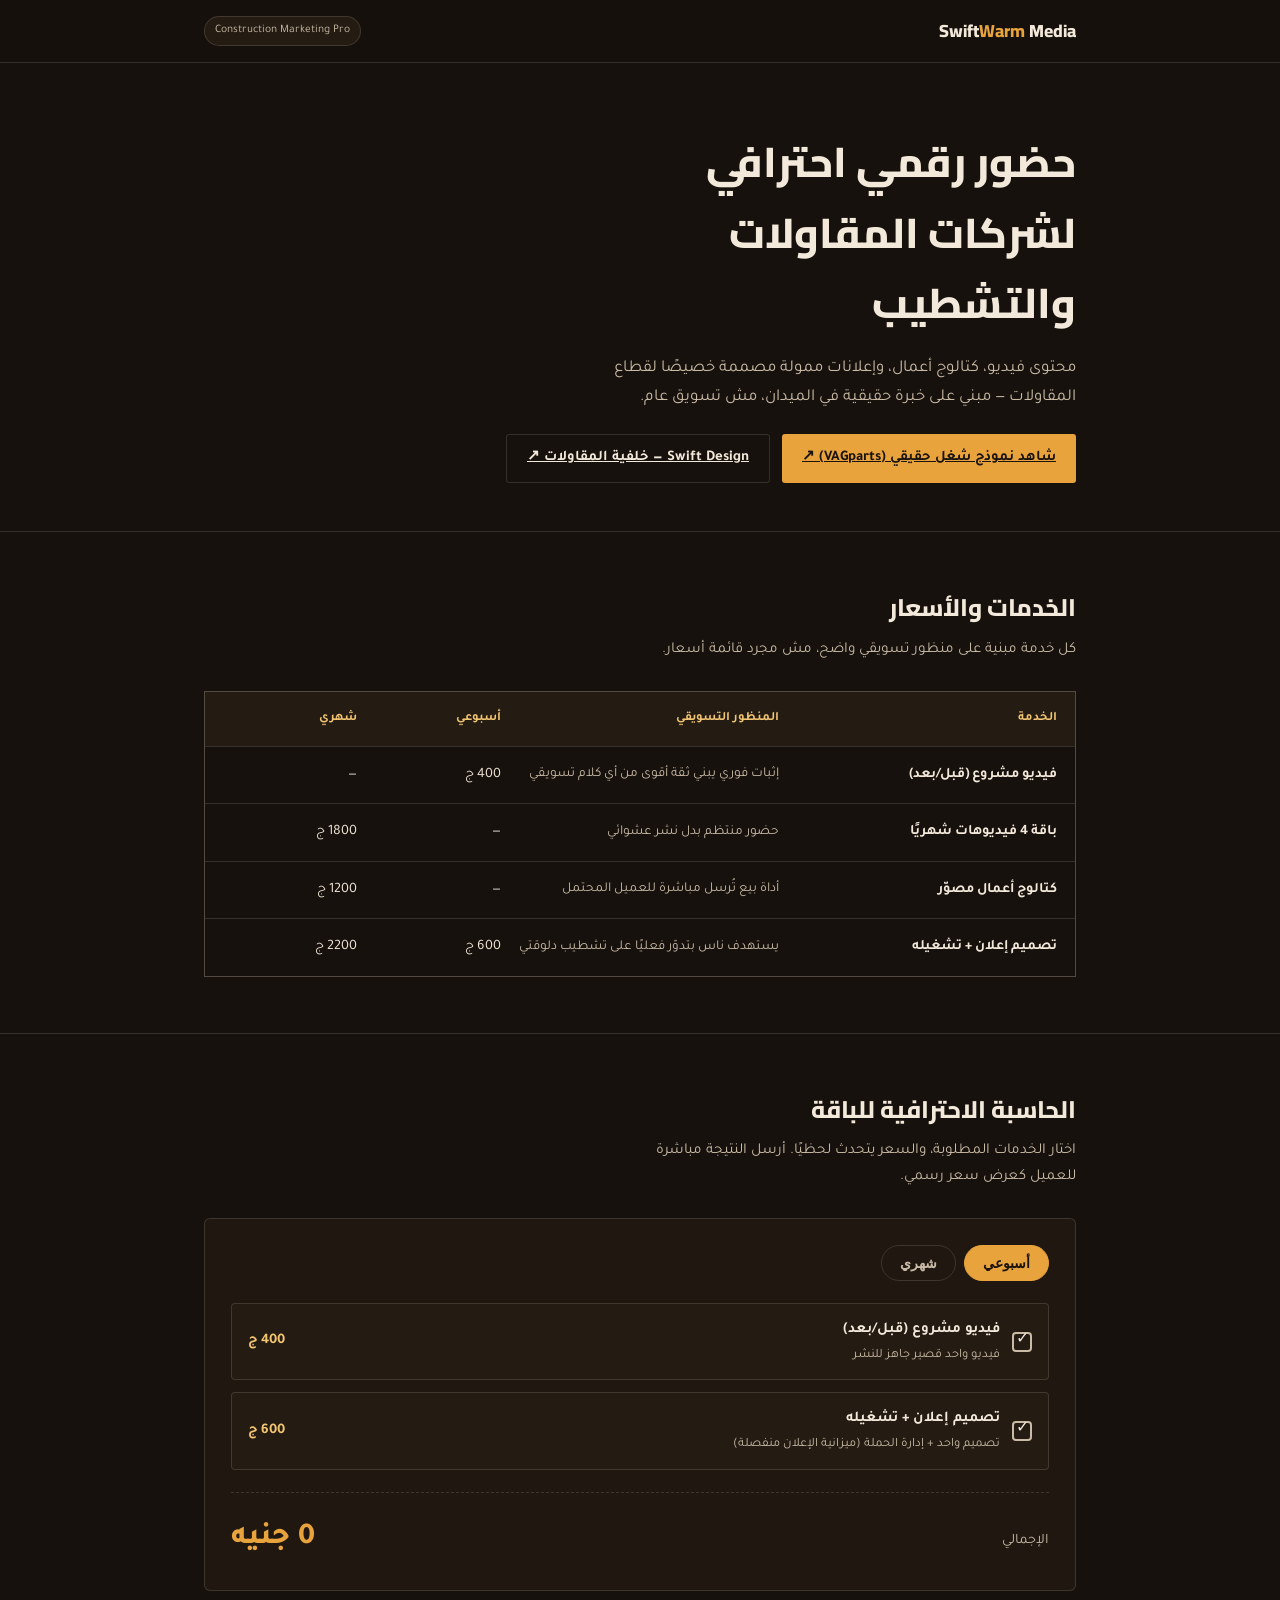
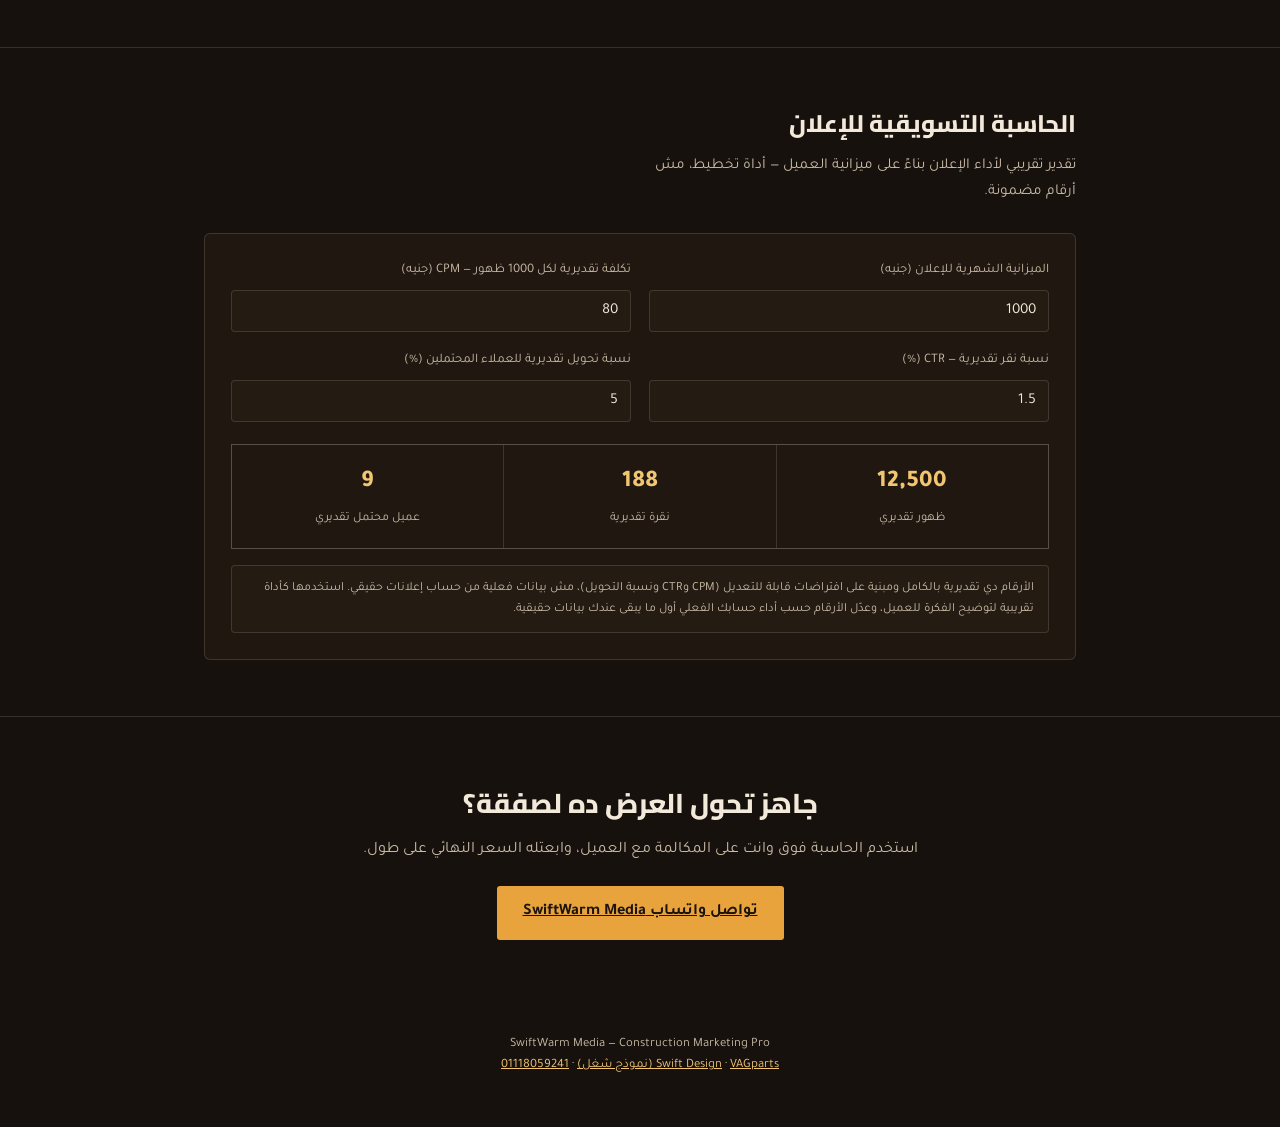
==== index.html @ 78c6f39d "Publish SwiftWarm Construction Marketing Pro landing page" ====
<!DOCTYPE html>
<html lang="ar" dir="rtl">
<head>
<meta charset="UTF-8">
<meta name="viewport" content="width=device-width, initial-scale=1.0">
<title>SwiftWarm Media | Construction Marketing Pro</title>
<link rel="preconnect" href="https://fonts.googleapis.com">
<link href="https://fonts.googleapis.com/css2?family=Cairo:wght@600;700;800&family=Tajawal:wght@400;500;700&display=swap" rel="stylesheet">
<style>
:root{--bg:#17110D;--panel:#1F1710;--panel-2:#241B12;--cream:#F3E9DA;--cream-dim:#C9BBA6;--ink:#1B140E;--flame:#E8A33D;--flame-soft:#F2C572;--line:rgba(243,233,218,0.14);--good:#8FBF7A}
*{box-sizing:border-box;margin:0;padding:0}body{background:var(--bg);color:var(--cream);font-family:'Tajawal',sans-serif;line-height:1.7;-webkit-font-smoothing:antialiased}h1,h2,h3,.brand{font-family:'Cairo',sans-serif}.wrap{max-width:920px;margin:0 auto;padding:0 24px}
nav{position:sticky;top:0;z-index:50;background:rgba(23,17,13,.9);backdrop-filter:blur(10px);border-bottom:1px solid var(--line)}nav .wrap{display:flex;align-items:center;justify-content:space-between;height:62px}.brand{font-weight:800;font-size:1.1rem}.brand span{color:var(--flame)}.tag-badge{font-size:.72rem;background:var(--panel-2);border:1px solid var(--line);padding:4px 10px;border-radius:999px;color:var(--cream-dim)}
header.hero{padding:64px 0 48px;border-bottom:1px solid var(--line)}header.hero h1{font-size:clamp(1.8rem,4.2vw,2.6rem);font-weight:800;max-width:18ch}header.hero p{margin-top:16px;color:var(--cream-dim);max-width:56ch;font-size:1.05rem}.proof-link{display:inline-flex;align-items:center;gap:8px;margin-top:22px;padding:11px 20px;background:var(--flame);color:var(--ink);font-weight:700;border-radius:3px;font-size:.92rem}
section{padding:56px 0;border-bottom:1px solid var(--line)}section h2{font-size:1.5rem;font-weight:800;margin-bottom:8px}section .sub{color:var(--cream-dim);font-size:.95rem;margin-bottom:28px;max-width:56ch}
.catalog{display:grid;grid-template-columns:1fr;gap:1px;background:var(--line);border:1px solid var(--line)}.catalog-row{background:var(--bg);padding:16px 18px;display:grid;grid-template-columns:2fr 2fr 1fr 1fr;gap:10px;align-items:center;font-size:.9rem}.catalog-row.head{background:var(--panel-2);font-weight:700;color:var(--flame-soft);font-size:.8rem}.catalog-row .name{font-weight:700}.catalog-row .angle{color:var(--cream-dim);font-size:.85rem}
.calc-box{background:var(--panel);border:1px solid var(--line);border-radius:6px;padding:26px}.tabs{display:flex;gap:8px;margin-bottom:22px}.tab{padding:9px 18px;border-radius:999px;border:1px solid var(--line);font-size:.88rem;font-weight:700;cursor:pointer;background:transparent;color:var(--cream-dim)}.tab.active{background:var(--flame);color:var(--ink);border-color:var(--flame)}.calc-list{display:flex;flex-direction:column;gap:12px}.calc-item{display:flex;align-items:center;justify-content:space-between;padding:13px 16px;background:var(--panel-2);border:1px solid var(--line);border-radius:4px;cursor:pointer}.calc-item.checked{border-color:var(--flame)}.calc-item .left{display:flex;align-items:center;gap:12px}.checkbox{width:20px;height:20px;border:2px solid var(--cream-dim);border-radius:4px;display:flex;align-items:center;justify-content:center;flex-shrink:0}.calc-item.checked .checkbox{background:var(--flame);border-color:var(--flame);color:var(--ink);font-weight:800}.calc-item .item-name{font-weight:700;font-size:.94rem}.calc-item .item-desc{font-size:.8rem;color:var(--cream-dim);margin-top:2px}.calc-item .item-price{font-weight:700;color:var(--flame-soft);font-size:.92rem;white-space:nowrap}.calc-total{margin-top:22px;padding-top:20px;border-top:1px dashed var(--line);display:flex;align-items:baseline;justify-content:space-between}.calc-total .label{color:var(--cream-dim);font-size:.9rem}.calc-total .value{font-size:1.9rem;font-weight:800;color:var(--flame)}.bundle-note{margin-top:12px;font-size:.82rem;color:var(--good);display:none}.bundle-note.show{display:block}
.ad-grid{display:grid;grid-template-columns:1fr 1fr;gap:18px;margin-bottom:22px}.field label{display:block;font-size:.82rem;color:var(--cream-dim);margin-bottom:8px}.field input[type=number]{width:100%;background:var(--panel-2);border:1px solid var(--line);color:var(--cream);padding:11px 12px;border-radius:4px;font-family:'Tajawal';font-size:.95rem}.ad-results{display:grid;grid-template-columns:repeat(3,1fr);gap:1px;background:var(--line);border:1px solid var(--line);margin-top:6px}.ad-result{background:var(--panel);padding:18px;text-align:center}.ad-result .num{font-size:1.5rem;font-weight:800;color:var(--flame-soft)}.ad-result .lab{font-size:.78rem;color:var(--cream-dim);margin-top:4px}.disclaimer{margin-top:16px;font-size:.78rem;color:var(--cream-dim);background:var(--panel-2);border:1px solid var(--line);border-radius:4px;padding:12px 14px}
.contact{text-align:center;padding:64px 0;border-bottom:none}.contact h2{font-size:1.7rem}.btn-flame{display:inline-block;margin-top:22px;padding:13px 26px;background:var(--flame);color:var(--ink);font-weight:700;border-radius:3px}footer{padding:30px 0 50px;text-align:center;color:var(--cream-dim);font-size:.8rem}
@media(max-width:640px){.catalog-row{grid-template-columns:1fr;gap:4px}.catalog-row.head{display:none}.catalog-row .price::before{content:"السعر: ";color:var(--cream-dim)}.ad-grid,.ad-results{grid-template-columns:1fr}}
</style>
</head>
<body>
<nav><div class="wrap"><div class="brand">Swift<span>Warm</span> Media</div><div class="tag-badge">Construction Marketing Pro</div></div></nav>
<header class="hero"><div class="wrap"><h1>حضور رقمي احترافي لشركات المقاولات والتشطيب</h1><p>محتوى فيديو، كتالوج أعمال، وإعلانات ممولة مصممة خصيصًا لقطاع المقاولات — مبني على خبرة حقيقية في الميدان، مش تسويق عام.</p><div style="display:flex;gap:12px;flex-wrap:wrap"><a class="proof-link" href="https://www.facebook.com/VAG2025parts" target="_blank" rel="noopener">شاهد نموذج شغل حقيقي (VAGparts) ↗</a><a class="proof-link" style="background:transparent;border:1px solid var(--line);color:var(--cream)" href="https://www.facebook.com/swiftwarmdesign" target="_blank" rel="noopener">Swift Design — خلفية المقاولات ↗</a></div></div></header>
<section id="catalog"><div class="wrap"><h2>الخدمات والأسعار</h2><p class="sub">كل خدمة مبنية على منظور تسويقي واضح، مش مجرد قائمة أسعار.</p><div class="catalog"><div class="catalog-row head"><div>الخدمة</div><div>المنظور التسويقي</div><div>أسبوعي</div><div>شهري</div></div><div class="catalog-row"><div class="name">فيديو مشروع (قبل/بعد)</div><div class="angle">إثبات فوري يبني ثقة أقوى من أي كلام تسويقي</div><div class="price">400 ج</div><div class="price">—</div></div><div class="catalog-row"><div class="name">باقة 4 فيديوهات شهريًا</div><div class="angle">حضور منتظم بدل نشر عشوائي</div><div class="price">—</div><div class="price">1800 ج</div></div><div class="catalog-row"><div class="name">كتالوج أعمال مصوّر</div><div class="angle">أداة بيع تُرسل مباشرة للعميل المحتمل</div><div class="price">—</div><div class="price">1200 ج</div></div><div class="catalog-row"><div class="name">تصميم إعلان + تشغيله</div><div class="angle">يستهدف ناس بتدوّر فعليًا على تشطيب دلوقتي</div><div class="price">600 ج</div><div class="price">2200 ج</div></div></div></div></section>
<section id="package-calc"><div class="wrap"><h2>الحاسبة الاحترافية للباقة</h2><p class="sub">اختار الخدمات المطلوبة، والسعر يتحدث لحظيًا. أرسل النتيجة مباشرة للعميل كعرض سعر رسمي.</p><div class="calc-box"><div class="tabs"><button class="tab active" id="tab-weekly" onclick="switchTab('weekly')">أسبوعي</button><button class="tab" id="tab-monthly" onclick="switchTab('monthly')">شهري</button></div><div class="calc-list" id="list-weekly"><div class="calc-item" data-price="400" onclick="toggleItem(this)"><div class="left"><div class="checkbox">✓</div><div><div class="item-name">فيديو مشروع (قبل/بعد)</div><div class="item-desc">فيديو واحد قصير جاهز للنشر</div></div></div><div class="item-price">400 ج</div></div><div class="calc-item" data-price="600" onclick="toggleItem(this)"><div class="left"><div class="checkbox">✓</div><div><div class="item-name">تصميم إعلان + تشغيله</div><div class="item-desc">تصميم واحد + إدارة الحملة (ميزانية الإعلان منفصلة)</div></div></div><div class="item-price">600 ج</div></div></div><div class="calc-list" id="list-monthly" style="display:none"><div class="calc-item" data-price="1800" onclick="toggleItem(this)"><div class="left"><div class="checkbox">✓</div><div><div class="item-name">باقة 4 فيديوهات مشاريع</div><div class="item-desc">تغطية شهرية كاملة لأعمال الشركة</div></div></div><div class="item-price">1800 ج</div></div><div class="calc-item" data-price="1200" onclick="toggleItem(this)"><div class="left"><div class="checkbox">✓</div><div><div class="item-name">كتالوج أعمال مصوّر</div><div class="item-desc">تحديث شهري لملف الأعمال</div></div></div><div class="item-price">1200 ج</div></div><div class="calc-item" data-price="2200" onclick="toggleItem(this)"><div class="left"><div class="checkbox">✓</div><div><div class="item-name">تصميم إعلان + تشغيله</div><div class="item-desc">إدارة إعلان شهرية كاملة (ميزانية الإعلان منفصلة)</div></div></div><div class="item-price">2200 ج</div></div></div><div class="calc-total"><div class="label">الإجمالي</div><div class="value" id="calc-total-value">0 جنيه</div></div><div class="bundle-note" id="bundle-note">✓ الباقة الكاملة مفعّلة — خصم تلقائي بدل مجموع الأسعار المنفردة</div></div></div></section>
<section id="ad-calc"><div class="wrap"><h2>الحاسبة التسويقية للإعلان</h2><p class="sub">تقدير تقريبي لأداء الإعلان بناءً على ميزانية العميل — أداة تخطيط، مش أرقام مضمونة.</p><div class="calc-box"><div class="ad-grid"><div class="field"><label>الميزانية الشهرية للإعلان (جنيه)</label><input type="number" id="ad-budget" value="1000" min="0" oninput="calcAds()"></div><div class="field"><label>تكلفة تقديرية لكل 1000 ظهور — CPM (جنيه)</label><input type="number" id="ad-cpm" value="80" min="1" oninput="calcAds()"></div><div class="field"><label>نسبة نقر تقديرية — CTR (%)</label><input type="number" id="ad-ctr" value="1.5" min="0" step="0.1" oninput="calcAds()"></div><div class="field"><label>نسبة تحويل تقديرية للعملاء المحتملين (%)</label><input type="number" id="ad-conv" value="5" min="0" step="0.5" oninput="calcAds()"></div></div><div class="ad-results"><div class="ad-result"><div class="num" id="res-impressions">0</div><div class="lab">ظهور تقديري</div></div><div class="ad-result"><div class="num" id="res-clicks">0</div><div class="lab">نقرة تقديرية</div></div><div class="ad-result"><div class="num" id="res-leads">0</div><div class="lab">عميل محتمل تقديري</div></div></div><div class="disclaimer">الأرقام دي تقديرية بالكامل ومبنية على افتراضات قابلة للتعديل (CPM وCTR ونسبة التحويل)، مش بيانات فعلية من حساب إعلانات حقيقي. استخدمها كأداة تقريبية لتوضيح الفكرة للعميل، وعدّل الأرقام حسب أداء حسابك الفعلي أول ما يبقى عندك بيانات حقيقية.</div></div></div></section>
<section class="contact"><div class="wrap"><h2>جاهز تحول العرض ده لصفقة؟</h2><p style="color:var(--cream-dim);margin-top:10px">استخدم الحاسبة فوق وانت على المكالمة مع العميل، وابعتله السعر النهائي على طول.</p><a class="btn-flame" href="https://wa.me/201118059241" target="_blank" rel="noopener">تواصل واتساب SwiftWarm Media</a></div></section>
<footer>SwiftWarm Media — Construction Marketing Pro<br><a href="https://www.facebook.com/swiftwarmdesign" target="_blank" rel="noopener" style="color:var(--flame-soft)">Swift Design</a> · <a href="https://www.facebook.com/VAG2025parts" target="_blank" rel="noopener" style="color:var(--flame-soft)">VAGparts (نموذج شغل)</a> · <a href="https://wa.me/201118059241" target="_blank" rel="noopener" style="color:var(--flame-soft)">01118059241</a></footer>
<script>
function switchTab(tab){document.getElementById('tab-weekly').classList.toggle('active',tab==='weekly');document.getElementById('tab-monthly').classList.toggle('active',tab==='monthly');document.getElementById('list-weekly').style.display=tab==='weekly'?'flex':'none';document.getElementById('list-monthly').style.display=tab==='monthly'?'flex':'none';updateTotal()}
function toggleItem(el){el.classList.toggle('checked');updateTotal()}
function updateTotal(){var activeList=document.getElementById('tab-monthly').classList.contains('active')?'list-monthly':'list-weekly';var items=document.querySelectorAll('#'+activeList+' .calc-item.checked');var total=0;var count=items.length;items.forEach(function(i){total+=parseInt(i.getAttribute('data-price'))});var bundleNote=document.getElementById('bundle-note');if(activeList==='list-monthly'&&count===3){total=4000;bundleNote.classList.add('show')}else{bundleNote.classList.remove('show')}document.getElementById('calc-total-value').textContent=total.toLocaleString('en-US')+' جنيه'}
function calcAds(){var budget=parseFloat(document.getElementById('ad-budget').value)||0;var cpm=parseFloat(document.getElementById('ad-cpm').value)||1;var ctr=parseFloat(document.getElementById('ad-ctr').value)||0;var conv=parseFloat(document.getElementById('ad-conv').value)||0;var impressions=(budget/cpm)*1000;var clicks=impressions*(ctr/100);var leads=clicks*(conv/100);document.getElementById('res-impressions').textContent=Math.round(impressions).toLocaleString('en-US');document.getElementById('res-clicks').textContent=Math.round(clicks).toLocaleString('en-US');document.getElementById('res-leads').textContent=Math.round(leads).toLocaleString('en-US')}
calcAds()
</script>
</body>
</html>
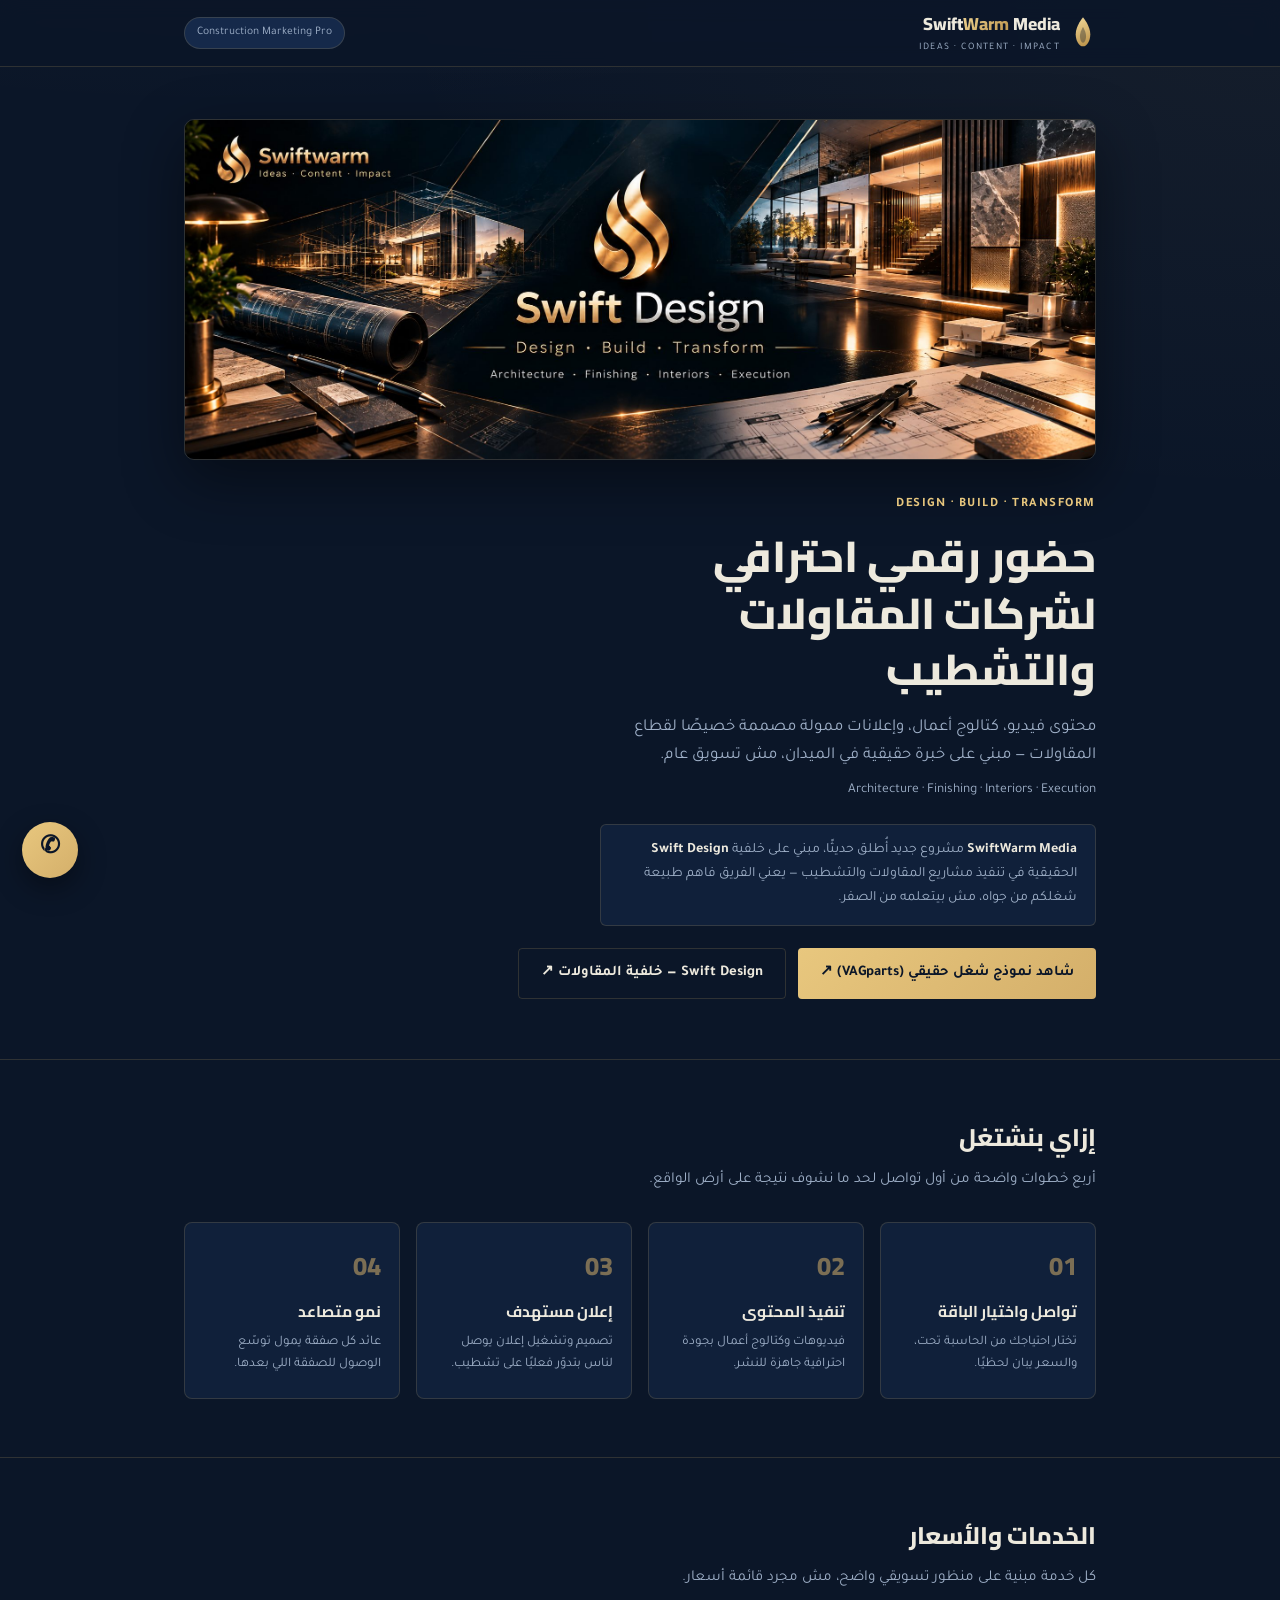
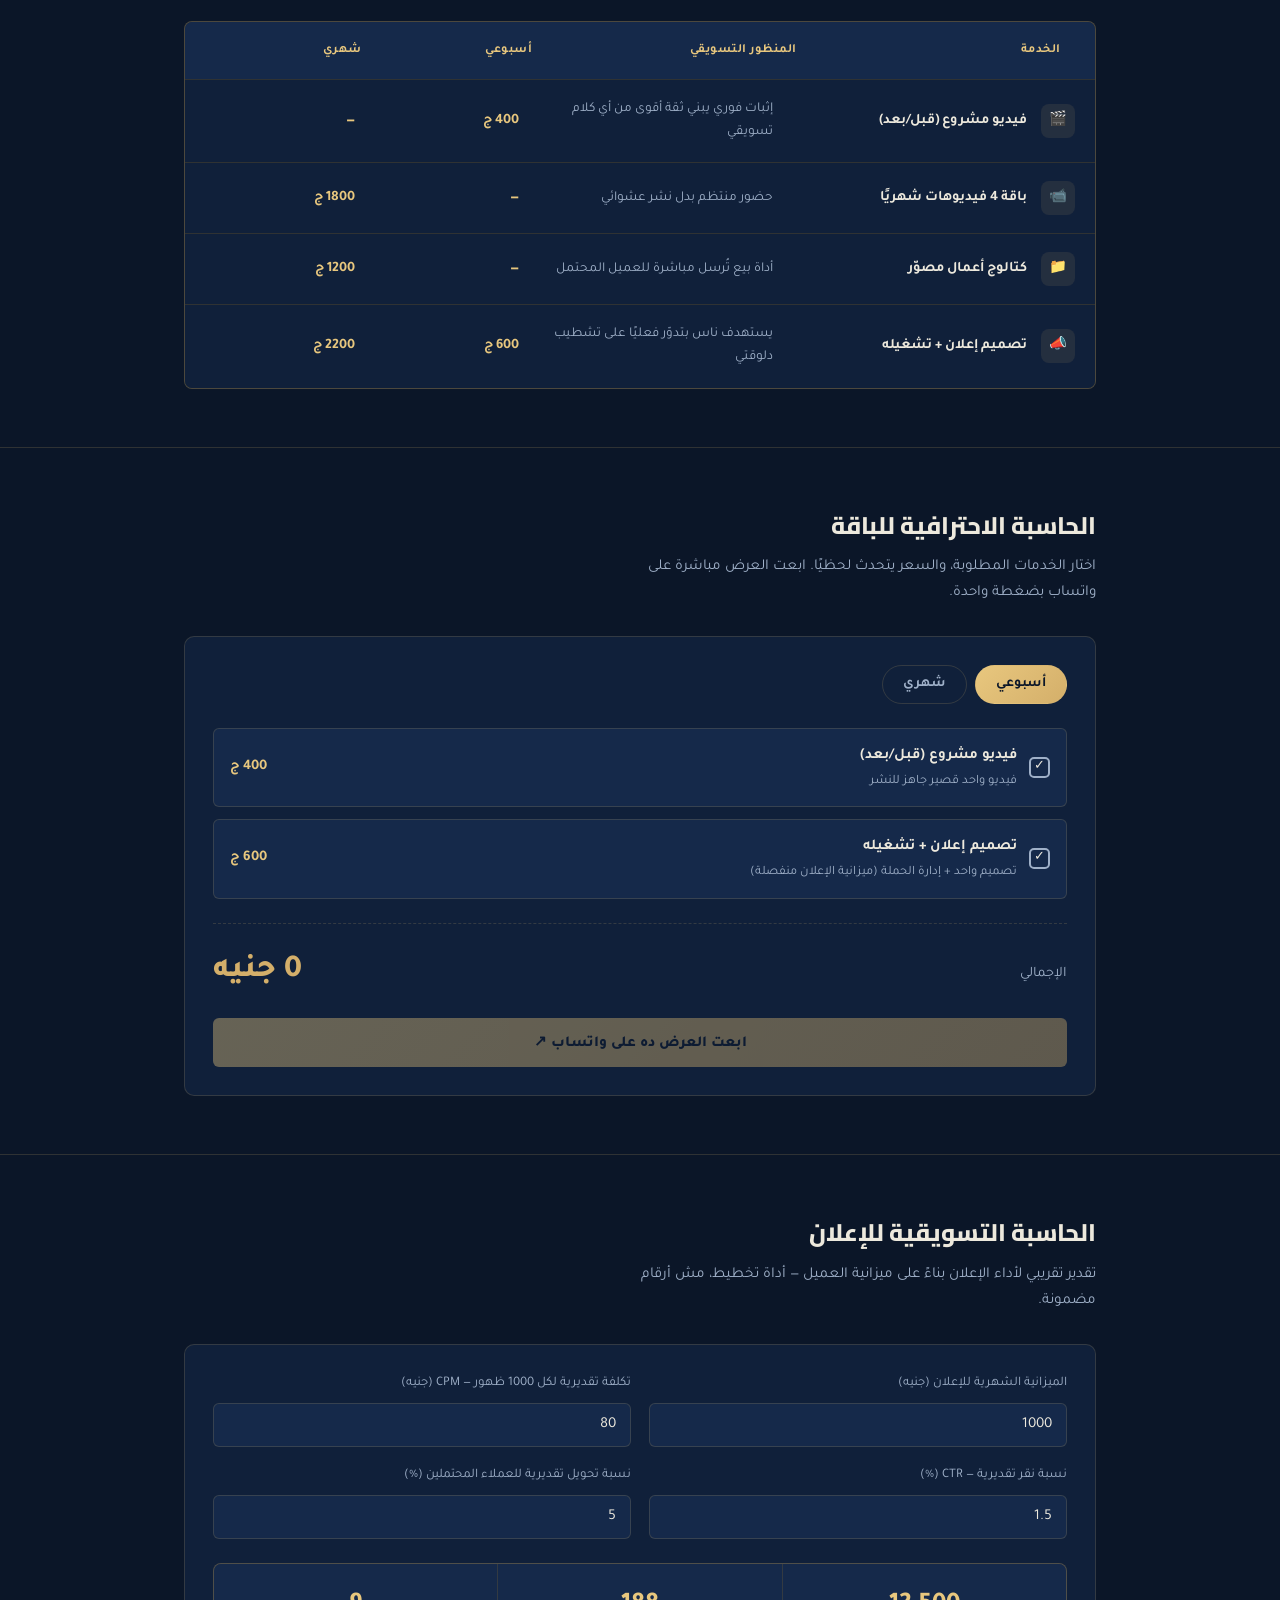
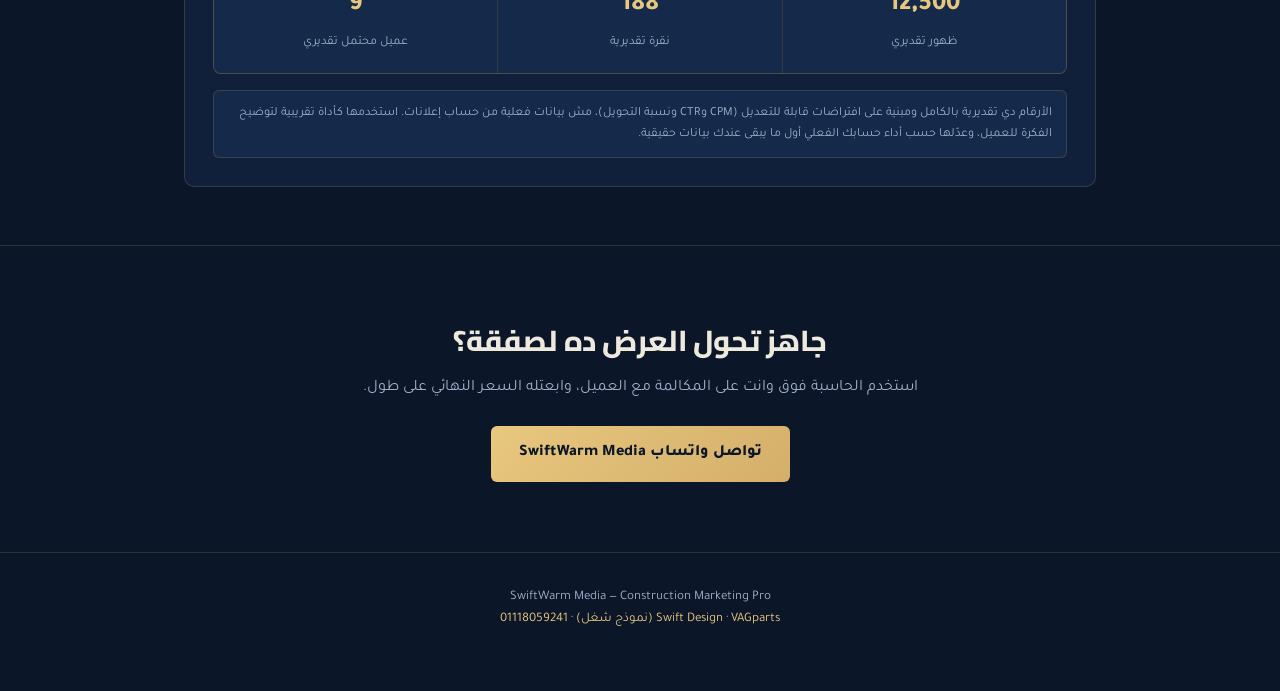
==== commit 250a244e: "Update SwiftWarm Construction Marketing Pro landing page" ====
--- a/index.html
+++ b/index.html
@@ -3,36 +3,434 @@
 <head>
 <meta charset="UTF-8">
 <meta name="viewport" content="width=device-width, initial-scale=1.0">
+<meta name="description" content="SwiftWarm Media — محتوى فيديو، كتالوج أعمال، وإعلانات ممولة احترافية لشركات المقاولات والتشطيب.">
 <title>SwiftWarm Media | Construction Marketing Pro</title>
 <link rel="preconnect" href="https://fonts.googleapis.com">
 <link href="https://fonts.googleapis.com/css2?family=Cairo:wght@600;700;800&family=Tajawal:wght@400;500;700&display=swap" rel="stylesheet">
 <style>
-:root{--bg:#17110D;--panel:#1F1710;--panel-2:#241B12;--cream:#F3E9DA;--cream-dim:#C9BBA6;--ink:#1B140E;--flame:#E8A33D;--flame-soft:#F2C572;--line:rgba(243,233,218,0.14);--good:#8FBF7A}
-*{box-sizing:border-box;margin:0;padding:0}body{background:var(--bg);color:var(--cream);font-family:'Tajawal',sans-serif;line-height:1.7;-webkit-font-smoothing:antialiased}h1,h2,h3,.brand{font-family:'Cairo',sans-serif}.wrap{max-width:920px;margin:0 auto;padding:0 24px}
-nav{position:sticky;top:0;z-index:50;background:rgba(23,17,13,.9);backdrop-filter:blur(10px);border-bottom:1px solid var(--line)}nav .wrap{display:flex;align-items:center;justify-content:space-between;height:62px}.brand{font-weight:800;font-size:1.1rem}.brand span{color:var(--flame)}.tag-badge{font-size:.72rem;background:var(--panel-2);border:1px solid var(--line);padding:4px 10px;border-radius:999px;color:var(--cream-dim)}
-header.hero{padding:64px 0 48px;border-bottom:1px solid var(--line)}header.hero h1{font-size:clamp(1.8rem,4.2vw,2.6rem);font-weight:800;max-width:18ch}header.hero p{margin-top:16px;color:var(--cream-dim);max-width:56ch;font-size:1.05rem}.proof-link{display:inline-flex;align-items:center;gap:8px;margin-top:22px;padding:11px 20px;background:var(--flame);color:var(--ink);font-weight:700;border-radius:3px;font-size:.92rem}
-section{padding:56px 0;border-bottom:1px solid var(--line)}section h2{font-size:1.5rem;font-weight:800;margin-bottom:8px}section .sub{color:var(--cream-dim);font-size:.95rem;margin-bottom:28px;max-width:56ch}
-.catalog{display:grid;grid-template-columns:1fr;gap:1px;background:var(--line);border:1px solid var(--line)}.catalog-row{background:var(--bg);padding:16px 18px;display:grid;grid-template-columns:2fr 2fr 1fr 1fr;gap:10px;align-items:center;font-size:.9rem}.catalog-row.head{background:var(--panel-2);font-weight:700;color:var(--flame-soft);font-size:.8rem}.catalog-row .name{font-weight:700}.catalog-row .angle{color:var(--cream-dim);font-size:.85rem}
-.calc-box{background:var(--panel);border:1px solid var(--line);border-radius:6px;padding:26px}.tabs{display:flex;gap:8px;margin-bottom:22px}.tab{padding:9px 18px;border-radius:999px;border:1px solid var(--line);font-size:.88rem;font-weight:700;cursor:pointer;background:transparent;color:var(--cream-dim)}.tab.active{background:var(--flame);color:var(--ink);border-color:var(--flame)}.calc-list{display:flex;flex-direction:column;gap:12px}.calc-item{display:flex;align-items:center;justify-content:space-between;padding:13px 16px;background:var(--panel-2);border:1px solid var(--line);border-radius:4px;cursor:pointer}.calc-item.checked{border-color:var(--flame)}.calc-item .left{display:flex;align-items:center;gap:12px}.checkbox{width:20px;height:20px;border:2px solid var(--cream-dim);border-radius:4px;display:flex;align-items:center;justify-content:center;flex-shrink:0}.calc-item.checked .checkbox{background:var(--flame);border-color:var(--flame);color:var(--ink);font-weight:800}.calc-item .item-name{font-weight:700;font-size:.94rem}.calc-item .item-desc{font-size:.8rem;color:var(--cream-dim);margin-top:2px}.calc-item .item-price{font-weight:700;color:var(--flame-soft);font-size:.92rem;white-space:nowrap}.calc-total{margin-top:22px;padding-top:20px;border-top:1px dashed var(--line);display:flex;align-items:baseline;justify-content:space-between}.calc-total .label{color:var(--cream-dim);font-size:.9rem}.calc-total .value{font-size:1.9rem;font-weight:800;color:var(--flame)}.bundle-note{margin-top:12px;font-size:.82rem;color:var(--good);display:none}.bundle-note.show{display:block}
-.ad-grid{display:grid;grid-template-columns:1fr 1fr;gap:18px;margin-bottom:22px}.field label{display:block;font-size:.82rem;color:var(--cream-dim);margin-bottom:8px}.field input[type=number]{width:100%;background:var(--panel-2);border:1px solid var(--line);color:var(--cream);padding:11px 12px;border-radius:4px;font-family:'Tajawal';font-size:.95rem}.ad-results{display:grid;grid-template-columns:repeat(3,1fr);gap:1px;background:var(--line);border:1px solid var(--line);margin-top:6px}.ad-result{background:var(--panel);padding:18px;text-align:center}.ad-result .num{font-size:1.5rem;font-weight:800;color:var(--flame-soft)}.ad-result .lab{font-size:.78rem;color:var(--cream-dim);margin-top:4px}.disclaimer{margin-top:16px;font-size:.78rem;color:var(--cream-dim);background:var(--panel-2);border:1px solid var(--line);border-radius:4px;padding:12px 14px}
-.contact{text-align:center;padding:64px 0;border-bottom:none}.contact h2{font-size:1.7rem}.btn-flame{display:inline-block;margin-top:22px;padding:13px 26px;background:var(--flame);color:var(--ink);font-weight:700;border-radius:3px}footer{padding:30px 0 50px;text-align:center;color:var(--cream-dim);font-size:.8rem}
-@media(max-width:640px){.catalog-row{grid-template-columns:1fr;gap:4px}.catalog-row.head{display:none}.catalog-row .price::before{content:"السعر: ";color:var(--cream-dim)}.ad-grid,.ad-results{grid-template-columns:1fr}}
+  :root{
+    --bg:#0B1628;
+    --bg-2:#0E1D34;
+    --panel:#10203A;
+    --panel-2:#15294A;
+    --cream:#EDE9DD;
+    --cream-dim:#9FB0C8;
+    --ink:#0B1628;
+    --flame:#D4AF6A;
+    --flame-soft:#E8C77E;
+    --line:rgba(212,175,106,0.18);
+    --good:#8FBF7A;
+  }
+  *{box-sizing:border-box; margin:0; padding:0;}
+  html{scroll-behavior:smooth;}
+  body{
+    background:
+      radial-gradient(1200px 500px at 20% -10%, rgba(212,175,106,0.08), transparent),
+      radial-gradient(900px 500px at 100% 0%, rgba(212,175,106,0.05), transparent),
+      var(--bg);
+    color:var(--cream);
+    font-family:'Tajawal', sans-serif; line-height:1.7;
+    -webkit-font-smoothing:antialiased;
+  }
+  h1,h2,h3,.brand{font-family:'Cairo', sans-serif;}
+  a{color:inherit;}
+  .wrap{max-width:960px; margin:0 auto; padding:0 24px;}
+
+  nav{position:sticky; top:0; z-index:50; background:rgba(11,22,40,0.86); backdrop-filter:blur(10px); border-bottom:1px solid var(--line);}
+  nav .wrap{display:flex; align-items:center; justify-content:space-between; height:66px;}
+  .brand{font-weight:800; font-size:1.1rem;}
+  .brand span{background:linear-gradient(135deg,#F2D999,#B98F45); -webkit-background-clip:text; background-clip:text; color:transparent;}
+  .brand-sub{font-size:.62rem; letter-spacing:.14em; color:var(--cream-dim); text-transform:uppercase; margin-top:1px;}
+  .tag-badge{font-size:.72rem; background:var(--panel-2); border:1px solid var(--line); padding:5px 12px; border-radius:999px; color:var(--cream-dim); white-space:nowrap;}
+  @media (max-width:560px){ .tag-badge{display:none;} }
+
+  header.hero{padding:52px 0 60px;}
+  header.hero .banner{width:100%; border-radius:10px; margin-bottom:34px; border:1px solid var(--line); box-shadow:0 20px 60px rgba(0,0,0,0.45); display:block;}
+  .eyebrow{font-size:.8rem; letter-spacing:.12em; color:var(--flame-soft); font-weight:700; margin-bottom:14px; text-transform:uppercase;}
+  header.hero h1{font-size:clamp(1.9rem,4.4vw,2.7rem); font-weight:800; max-width:19ch; line-height:1.3;}
+  header.hero p.lede{margin-top:16px; color:var(--cream-dim); max-width:58ch; font-size:1.05rem;}
+  header.hero p.sub-tag{margin-top:8px; font-size:.85rem; color:var(--cream-dim);}
+  .context-note{margin-top:22px; padding:14px 18px; background:var(--panel); border:1px solid var(--line); border-radius:6px; font-size:.88rem; color:var(--cream-dim); max-width:62ch;}
+  .context-note b{color:var(--cream);}
+  .cta-row{display:flex; gap:12px; flex-wrap:wrap; margin-top:22px;}
+  .proof-link{display:inline-flex; align-items:center; gap:8px; padding:12px 22px; background:linear-gradient(135deg,var(--flame-soft),var(--flame)); color:var(--ink); font-weight:700; border-radius:4px; font-size:.92rem; text-decoration:none; transition:transform .15s ease, box-shadow .15s ease;}
+  .proof-link:hover{transform:translateY(-2px); box-shadow:0 10px 28px rgba(212,175,106,0.25);}
+  .proof-link.ghost{background:transparent; border:1px solid var(--line); color:var(--cream);}
+  .proof-link.ghost:hover{border-color:var(--flame); color:var(--flame-soft); transform:translateY(-2px); box-shadow:none;}
+
+  section{padding:58px 0; border-top:1px solid var(--line);}
+  section h2{font-size:1.5rem; font-weight:800; margin-bottom:8px;}
+  section .sub{color:var(--cream-dim); font-size:.95rem; margin-bottom:30px; max-width:58ch;}
+
+  /* process */
+  .process{display:grid; grid-template-columns:repeat(4,1fr); gap:16px;}
+  @media (max-width:760px){ .process{grid-template-columns:1fr 1fr;} }
+  @media (max-width:460px){ .process{grid-template-columns:1fr;} }
+  .step{background:var(--panel); border:1px solid var(--line); border-radius:8px; padding:22px 18px;}
+  .step .num{font-family:'Cairo'; font-weight:800; font-size:1.6rem; color:var(--flame); opacity:.55;}
+  .step h3{font-size:.98rem; margin-top:10px; font-weight:700;}
+  .step p{font-size:.82rem; color:var(--cream-dim); margin-top:6px;}
+
+  /* catalog */
+  .catalog{display:grid; grid-template-columns:1fr; gap:1px; background:var(--line); border:1px solid var(--line); border-radius:8px; overflow:hidden;}
+  .catalog-row{background:var(--panel); padding:18px 20px; display:grid; grid-template-columns:auto 1.6fr 1.6fr 1fr 1fr; gap:14px; align-items:center; font-size:.9rem;}
+  .catalog-row.head{background:var(--panel-2); font-weight:700; color:var(--flame-soft); font-size:.78rem; text-transform:uppercase; letter-spacing:.04em;}
+  .catalog-row .icon{width:34px; height:34px; border-radius:8px; background:rgba(212,175,106,0.1); display:flex; align-items:center; justify-content:center; flex-shrink:0;}
+  .catalog-row .name{font-weight:700;}
+  .catalog-row .angle{color:var(--cream-dim); font-size:.85rem;}
+  .catalog-row .price{font-weight:700; color:var(--flame-soft);}
+  @media (max-width:680px){
+    .catalog-row{grid-template-columns:auto 1fr; grid-template-areas:"icon name" ". angle" ". prices"; row-gap:4px;}
+    .catalog-row .icon{grid-area:icon;} .catalog-row .name{grid-area:name;} .catalog-row .angle{grid-area:angle;}
+    .catalog-row.head{display:none;}
+    .catalog-row .price{grid-column:2; font-size:.85rem;}
+    .catalog-row .price::before{content:"السعر: "; color:var(--cream-dim); font-weight:400;}
+  }
+
+  /* calculator */
+  .calc-box{background:var(--panel); border:1px solid var(--line); border-radius:10px; padding:28px;}
+  .tabs{display:flex; gap:8px; margin-bottom:24px;}
+  .tab{padding:10px 20px; border-radius:999px; border:1px solid var(--line); font-size:.88rem; font-weight:700; cursor:pointer; background:transparent; color:var(--cream-dim); font-family:'Tajawal'; transition:.15s;}
+  .tab.active{background:linear-gradient(135deg,var(--flame-soft),var(--flame)); color:var(--ink); border-color:transparent;}
+  .calc-list{display:flex; flex-direction:column; gap:12px;}
+  .calc-item{display:flex; align-items:center; justify-content:space-between; padding:14px 16px; background:var(--panel-2); border:1px solid var(--line); border-radius:6px; cursor:pointer; transition:.15s;}
+  .calc-item:hover{border-color:rgba(212,175,106,0.4);}
+  .calc-item.checked{border-color:var(--flame); background:rgba(212,175,106,0.07);}
+  .calc-item .left{display:flex; align-items:center; gap:12px;}
+  .checkbox{width:21px; height:21px; border:2px solid var(--cream-dim); border-radius:5px; display:flex; align-items:center; justify-content:center; flex-shrink:0; font-size:.8rem; transition:.15s;}
+  .calc-item.checked .checkbox{background:var(--flame); border-color:var(--flame); color:var(--ink); font-weight:800;}
+  .calc-item .item-name{font-weight:700; font-size:.94rem;}
+  .calc-item .item-desc{font-size:.8rem; color:var(--cream-dim); margin-top:2px;}
+  .calc-item .item-price{font-weight:700; color:var(--flame-soft); font-size:.92rem; white-space:nowrap;}
+  .calc-total{margin-top:24px; padding-top:20px; border-top:1px dashed var(--line); display:flex; align-items:baseline; justify-content:space-between;}
+  .calc-total .label{color:var(--cream-dim); font-size:.9rem;}
+  .calc-total .value{font-size:2rem; font-weight:800; color:var(--flame);}
+  .bundle-note{margin-top:12px; font-size:.82rem; color:var(--good); display:none;}
+  .bundle-note.show{display:block;}
+  .send-wa{margin-top:20px; width:100%; padding:14px; border-radius:6px; border:none; background:linear-gradient(135deg,var(--flame-soft),var(--flame)); color:var(--ink); font-weight:800; font-size:.95rem; cursor:pointer; font-family:'Tajawal'; display:flex; align-items:center; justify-content:center; gap:8px; transition:.15s;}
+  .send-wa:hover{transform:translateY(-2px); box-shadow:0 10px 28px rgba(212,175,106,0.25);}
+  .send-wa:disabled{opacity:.4; cursor:not-allowed; transform:none; box-shadow:none;}
+
+  /* ad calculator */
+  .ad-grid{display:grid; grid-template-columns:1fr 1fr; gap:18px; margin-bottom:24px;}
+  @media (max-width:640px){ .ad-grid{grid-template-columns:1fr;} }
+  .field label{display:block; font-size:.82rem; color:var(--cream-dim); margin-bottom:8px;}
+  .field input[type=number]{
+    width:100%; background:var(--panel-2); border:1px solid var(--line); color:var(--cream);
+    padding:12px 14px; border-radius:6px; font-family:'Tajawal'; font-size:.95rem;
+  }
+  .field input[type=number]:focus{outline:none; border-color:var(--flame);}
+  .ad-results{display:grid; grid-template-columns:repeat(3,1fr); gap:1px; background:var(--line); border:1px solid var(--line); border-radius:8px; overflow:hidden; margin-top:6px;}
+  @media (max-width:640px){ .ad-results{grid-template-columns:1fr;} }
+  .ad-result{background:var(--panel-2); padding:20px; text-align:center;}
+  .ad-result .num{font-size:1.6rem; font-weight:800; color:var(--flame-soft);}
+  .ad-result .lab{font-size:.78rem; color:var(--cream-dim); margin-top:4px;}
+  .disclaimer{margin-top:16px; font-size:.78rem; color:var(--cream-dim); background:var(--panel-2); border:1px solid var(--line); border-radius:6px; padding:12px 14px;}
+
+  .contact{text-align:center; padding:70px 0;}
+  .contact h2{font-size:1.8rem;}
+  .contact p{color:var(--cream-dim); margin-top:10px;}
+  .btn-flame{display:inline-block; margin-top:24px; padding:14px 28px; background:linear-gradient(135deg,var(--flame-soft),var(--flame)); color:var(--ink); font-weight:800; border-radius:6px; text-decoration:none; transition:.15s;}
+  .btn-flame:hover{transform:translateY(-2px); box-shadow:0 10px 28px rgba(212,175,106,0.25);}
+
+  footer{padding:34px 0 60px; text-align:center; color:var(--cream-dim); font-size:.82rem; border-top:1px solid var(--line);}
+  footer a{color:var(--flame-soft); text-decoration:none;}
+  footer a:hover{text-decoration:underline;}
+
+  .fab{
+    position:fixed; bottom:22px; left:22px; z-index:60;
+    width:56px; height:56px; border-radius:50%;
+    background:linear-gradient(135deg,var(--flame-soft),var(--flame)); color:var(--ink);
+    display:flex; align-items:center; justify-content:center;
+    box-shadow:0 10px 28px rgba(0,0,0,0.4); font-size:1.5rem; font-weight:800; text-decoration:none;
+  }
 </style>
 </head>
 <body>
-<nav><div class="wrap"><div class="brand">Swift<span>Warm</span> Media</div><div class="tag-badge">Construction Marketing Pro</div></div></nav>
-<header class="hero"><div class="wrap"><h1>حضور رقمي احترافي لشركات المقاولات والتشطيب</h1><p>محتوى فيديو، كتالوج أعمال، وإعلانات ممولة مصممة خصيصًا لقطاع المقاولات — مبني على خبرة حقيقية في الميدان، مش تسويق عام.</p><div style="display:flex;gap:12px;flex-wrap:wrap"><a class="proof-link" href="https://www.facebook.com/VAG2025parts" target="_blank" rel="noopener">شاهد نموذج شغل حقيقي (VAGparts) ↗</a><a class="proof-link" style="background:transparent;border:1px solid var(--line);color:var(--cream)" href="https://www.facebook.com/swiftwarmdesign" target="_blank" rel="noopener">Swift Design — خلفية المقاولات ↗</a></div></div></header>
-<section id="catalog"><div class="wrap"><h2>الخدمات والأسعار</h2><p class="sub">كل خدمة مبنية على منظور تسويقي واضح، مش مجرد قائمة أسعار.</p><div class="catalog"><div class="catalog-row head"><div>الخدمة</div><div>المنظور التسويقي</div><div>أسبوعي</div><div>شهري</div></div><div class="catalog-row"><div class="name">فيديو مشروع (قبل/بعد)</div><div class="angle">إثبات فوري يبني ثقة أقوى من أي كلام تسويقي</div><div class="price">400 ج</div><div class="price">—</div></div><div class="catalog-row"><div class="name">باقة 4 فيديوهات شهريًا</div><div class="angle">حضور منتظم بدل نشر عشوائي</div><div class="price">—</div><div class="price">1800 ج</div></div><div class="catalog-row"><div class="name">كتالوج أعمال مصوّر</div><div class="angle">أداة بيع تُرسل مباشرة للعميل المحتمل</div><div class="price">—</div><div class="price">1200 ج</div></div><div class="catalog-row"><div class="name">تصميم إعلان + تشغيله</div><div class="angle">يستهدف ناس بتدوّر فعليًا على تشطيب دلوقتي</div><div class="price">600 ج</div><div class="price">2200 ج</div></div></div></div></section>
-<section id="package-calc"><div class="wrap"><h2>الحاسبة الاحترافية للباقة</h2><p class="sub">اختار الخدمات المطلوبة، والسعر يتحدث لحظيًا. أرسل النتيجة مباشرة للعميل كعرض سعر رسمي.</p><div class="calc-box"><div class="tabs"><button class="tab active" id="tab-weekly" onclick="switchTab('weekly')">أسبوعي</button><button class="tab" id="tab-monthly" onclick="switchTab('monthly')">شهري</button></div><div class="calc-list" id="list-weekly"><div class="calc-item" data-price="400" onclick="toggleItem(this)"><div class="left"><div class="checkbox">✓</div><div><div class="item-name">فيديو مشروع (قبل/بعد)</div><div class="item-desc">فيديو واحد قصير جاهز للنشر</div></div></div><div class="item-price">400 ج</div></div><div class="calc-item" data-price="600" onclick="toggleItem(this)"><div class="left"><div class="checkbox">✓</div><div><div class="item-name">تصميم إعلان + تشغيله</div><div class="item-desc">تصميم واحد + إدارة الحملة (ميزانية الإعلان منفصلة)</div></div></div><div class="item-price">600 ج</div></div></div><div class="calc-list" id="list-monthly" style="display:none"><div class="calc-item" data-price="1800" onclick="toggleItem(this)"><div class="left"><div class="checkbox">✓</div><div><div class="item-name">باقة 4 فيديوهات مشاريع</div><div class="item-desc">تغطية شهرية كاملة لأعمال الشركة</div></div></div><div class="item-price">1800 ج</div></div><div class="calc-item" data-price="1200" onclick="toggleItem(this)"><div class="left"><div class="checkbox">✓</div><div><div class="item-name">كتالوج أعمال مصوّر</div><div class="item-desc">تحديث شهري لملف الأعمال</div></div></div><div class="item-price">1200 ج</div></div><div class="calc-item" data-price="2200" onclick="toggleItem(this)"><div class="left"><div class="checkbox">✓</div><div><div class="item-name">تصميم إعلان + تشغيله</div><div class="item-desc">إدارة إعلان شهرية كاملة (ميزانية الإعلان منفصلة)</div></div></div><div class="item-price">2200 ج</div></div></div><div class="calc-total"><div class="label">الإجمالي</div><div class="value" id="calc-total-value">0 جنيه</div></div><div class="bundle-note" id="bundle-note">✓ الباقة الكاملة مفعّلة — خصم تلقائي بدل مجموع الأسعار المنفردة</div></div></div></section>
-<section id="ad-calc"><div class="wrap"><h2>الحاسبة التسويقية للإعلان</h2><p class="sub">تقدير تقريبي لأداء الإعلان بناءً على ميزانية العميل — أداة تخطيط، مش أرقام مضمونة.</p><div class="calc-box"><div class="ad-grid"><div class="field"><label>الميزانية الشهرية للإعلان (جنيه)</label><input type="number" id="ad-budget" value="1000" min="0" oninput="calcAds()"></div><div class="field"><label>تكلفة تقديرية لكل 1000 ظهور — CPM (جنيه)</label><input type="number" id="ad-cpm" value="80" min="1" oninput="calcAds()"></div><div class="field"><label>نسبة نقر تقديرية — CTR (%)</label><input type="number" id="ad-ctr" value="1.5" min="0" step="0.1" oninput="calcAds()"></div><div class="field"><label>نسبة تحويل تقديرية للعملاء المحتملين (%)</label><input type="number" id="ad-conv" value="5" min="0" step="0.5" oninput="calcAds()"></div></div><div class="ad-results"><div class="ad-result"><div class="num" id="res-impressions">0</div><div class="lab">ظهور تقديري</div></div><div class="ad-result"><div class="num" id="res-clicks">0</div><div class="lab">نقرة تقديرية</div></div><div class="ad-result"><div class="num" id="res-leads">0</div><div class="lab">عميل محتمل تقديري</div></div></div><div class="disclaimer">الأرقام دي تقديرية بالكامل ومبنية على افتراضات قابلة للتعديل (CPM وCTR ونسبة التحويل)، مش بيانات فعلية من حساب إعلانات حقيقي. استخدمها كأداة تقريبية لتوضيح الفكرة للعميل، وعدّل الأرقام حسب أداء حسابك الفعلي أول ما يبقى عندك بيانات حقيقية.</div></div></div></section>
-<section class="contact"><div class="wrap"><h2>جاهز تحول العرض ده لصفقة؟</h2><p style="color:var(--cream-dim);margin-top:10px">استخدم الحاسبة فوق وانت على المكالمة مع العميل، وابعتله السعر النهائي على طول.</p><a class="btn-flame" href="https://wa.me/201118059241" target="_blank" rel="noopener">تواصل واتساب SwiftWarm Media</a></div></section>
-<footer>SwiftWarm Media — Construction Marketing Pro<br><a href="https://www.facebook.com/swiftwarmdesign" target="_blank" rel="noopener" style="color:var(--flame-soft)">Swift Design</a> · <a href="https://www.facebook.com/VAG2025parts" target="_blank" rel="noopener" style="color:var(--flame-soft)">VAGparts (نموذج شغل)</a> · <a href="https://wa.me/201118059241" target="_blank" rel="noopener" style="color:var(--flame-soft)">01118059241</a></footer>
+
+<nav>
+  <div class="wrap">
+    <div style="display:flex; align-items:center; gap:10px;">
+      <svg width="26" height="34" viewBox="0 0 40 56" fill="none" xmlns="http://www.w3.org/2000/svg">
+        <path d="M20 2C20 2 8 16 8 30C8 41 13.4 50 20 50C26.6 50 32 41 32 30C32 16 20 2 20 2Z" fill="url(#g1)"/>
+        <path d="M20 18C20 18 15 26 15 33C15 39 17.2 44 20 44C22.8 44 25 39 25 33C25 26 20 18 20 18Z" fill="#0B1628" opacity="0.35"/>
+        <defs>
+          <linearGradient id="g1" x1="8" y1="2" x2="32" y2="50" gradientUnits="userSpaceOnUse">
+            <stop stop-color="#F2D999"/>
+            <stop offset="1" stop-color="#B98F45"/>
+          </linearGradient>
+        </defs>
+      </svg>
+      <div>
+        <div class="brand">Swift<span>Warm</span> Media</div>
+        <div class="brand-sub">Ideas · Content · Impact</div>
+      </div>
+    </div>
+    <div class="tag-badge">Construction Marketing Pro</div>
+  </div>
+</nav>
+
+<header class="hero">
+  <div class="wrap">
+    <img class="banner" src="[data-uri]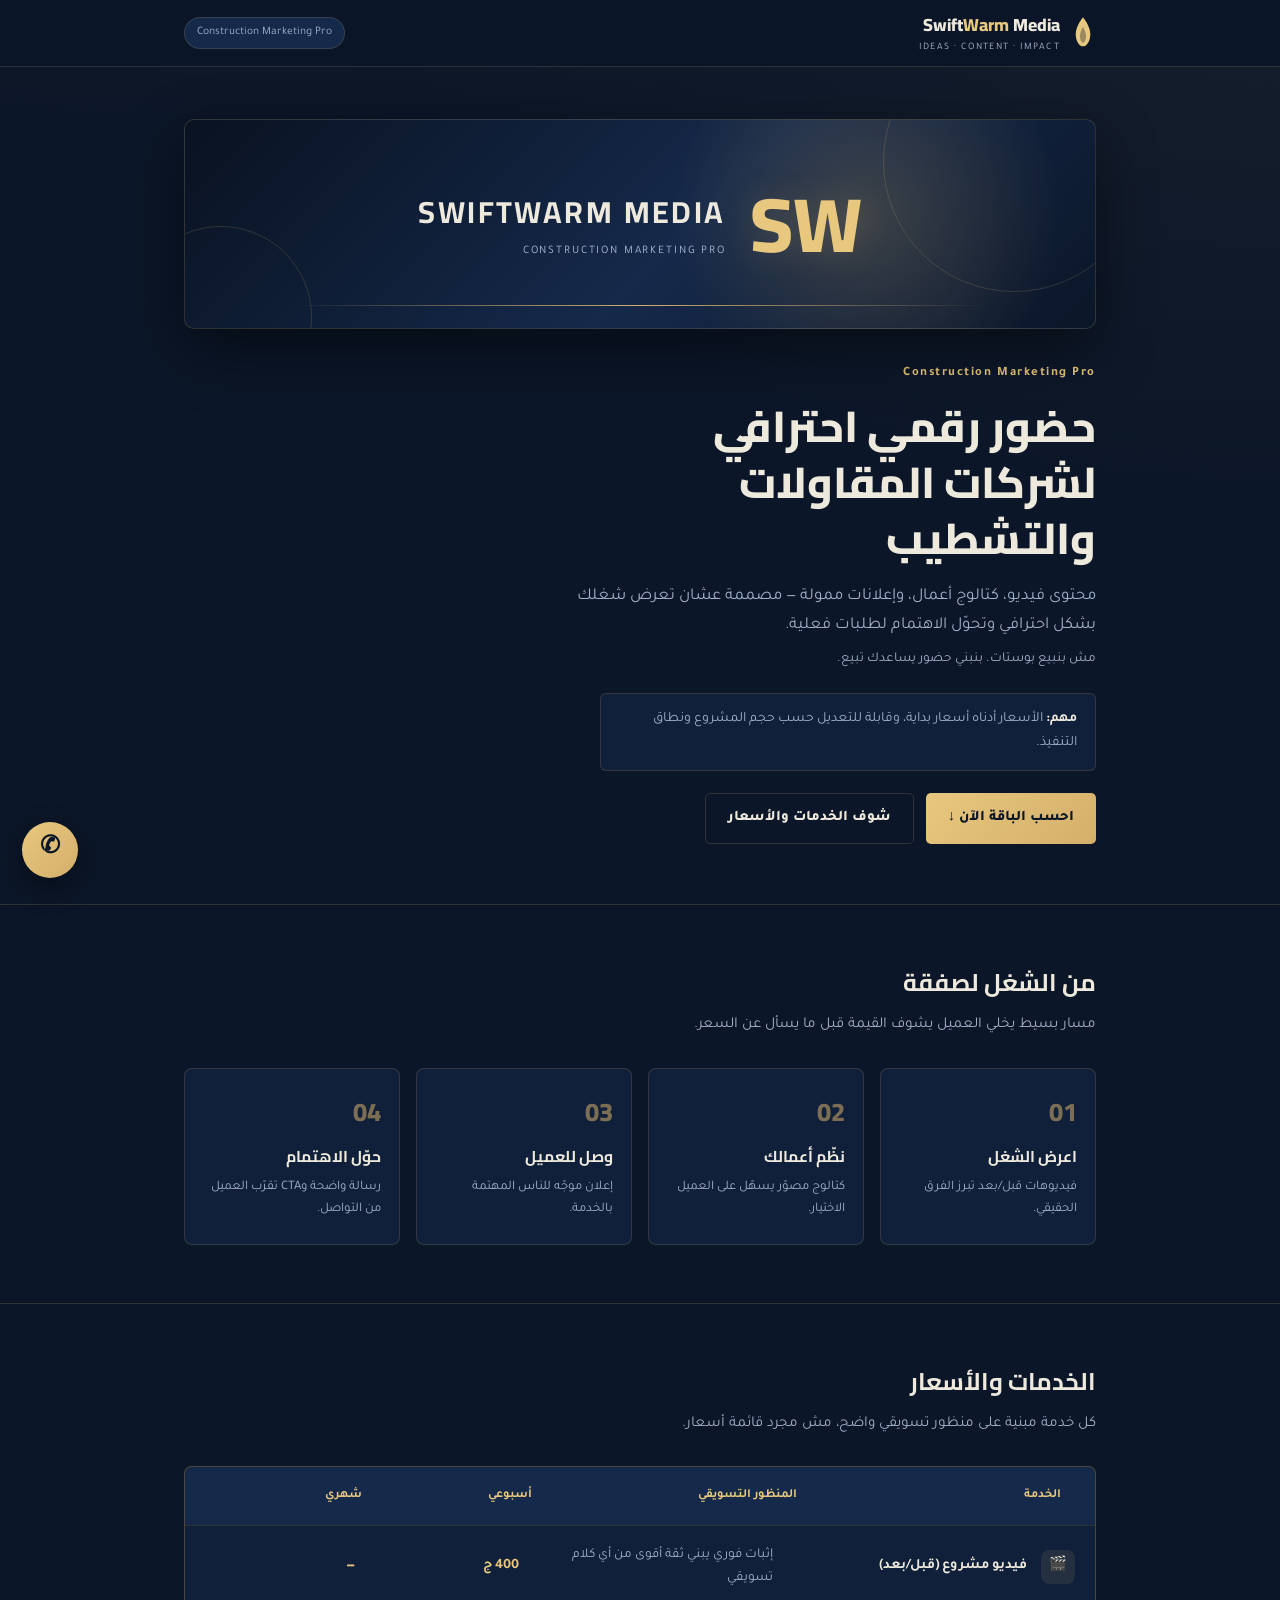
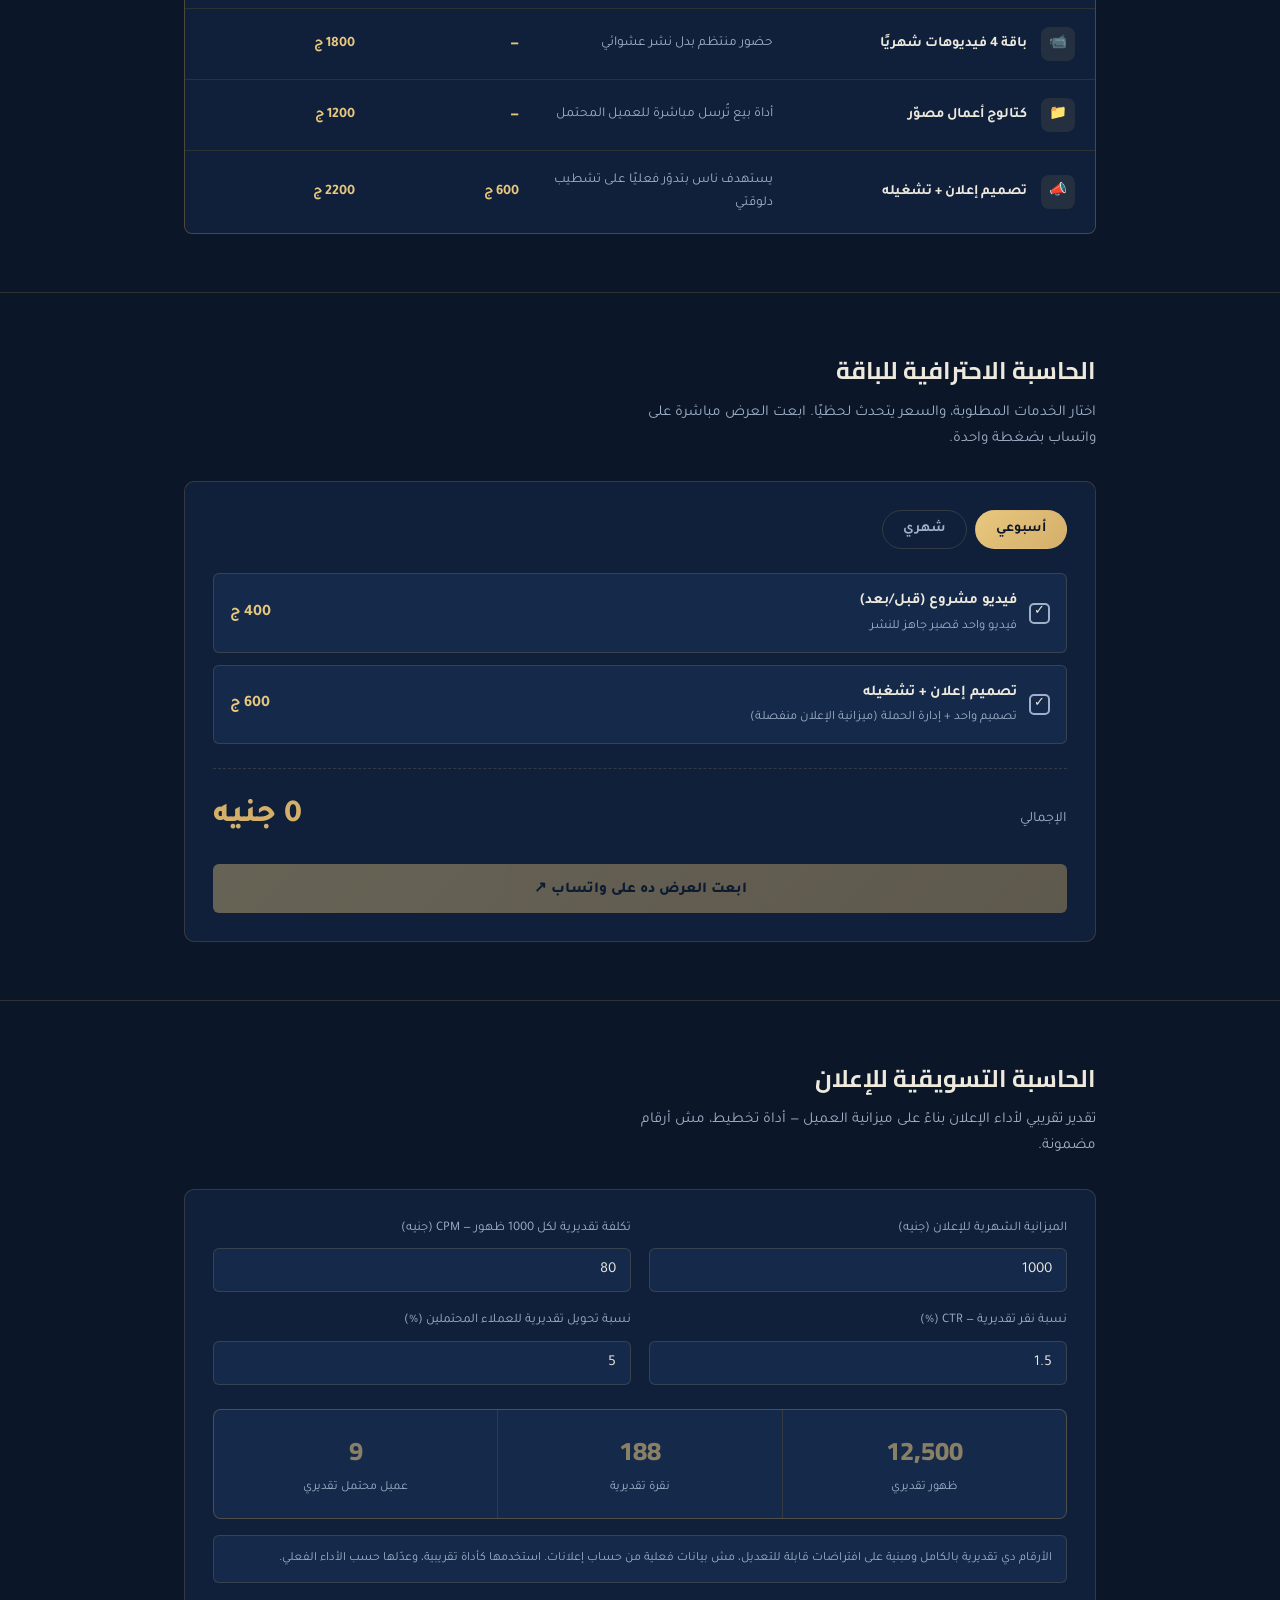
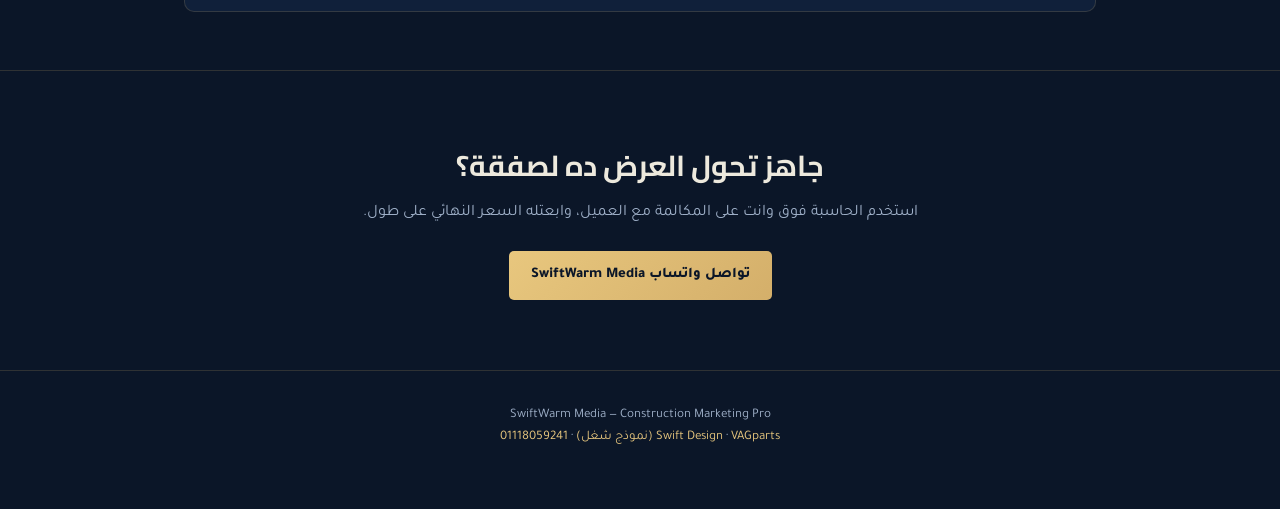
==== commit 257e09cb: "Fix SwiftWarm landing page and restore interactive calculators" ====
--- a/index.html
+++ b/index.html
@@ -4,433 +4,42 @@
 <meta charset="UTF-8">
 <meta name="viewport" content="width=device-width, initial-scale=1.0">
 <meta name="description" content="SwiftWarm Media — محتوى فيديو، كتالوج أعمال، وإعلانات ممولة احترافية لشركات المقاولات والتشطيب.">
+<meta name="theme-color" content="#0B1628">
 <title>SwiftWarm Media | Construction Marketing Pro</title>
 <link rel="preconnect" href="https://fonts.googleapis.com">
+<link rel="preconnect" href="https://fonts.gstatic.com" crossorigin>
 <link href="https://fonts.googleapis.com/css2?family=Cairo:wght@600;700;800&family=Tajawal:wght@400;500;700&display=swap" rel="stylesheet">
 <style>
-  :root{
-    --bg:#0B1628;
-    --bg-2:#0E1D34;
-    --panel:#10203A;
-    --panel-2:#15294A;
-    --cream:#EDE9DD;
-    --cream-dim:#9FB0C8;
-    --ink:#0B1628;
-    --flame:#D4AF6A;
-    --flame-soft:#E8C77E;
-    --line:rgba(212,175,106,0.18);
-    --good:#8FBF7A;
-  }
-  *{box-sizing:border-box; margin:0; padding:0;}
-  html{scroll-behavior:smooth;}
-  body{
-    background:
-      radial-gradient(1200px 500px at 20% -10%, rgba(212,175,106,0.08), transparent),
-      radial-gradient(900px 500px at 100% 0%, rgba(212,175,106,0.05), transparent),
-      var(--bg);
-    color:var(--cream);
-    font-family:'Tajawal', sans-serif; line-height:1.7;
-    -webkit-font-smoothing:antialiased;
-  }
-  h1,h2,h3,.brand{font-family:'Cairo', sans-serif;}
-  a{color:inherit;}
-  .wrap{max-width:960px; margin:0 auto; padding:0 24px;}
-
-  nav{position:sticky; top:0; z-index:50; background:rgba(11,22,40,0.86); backdrop-filter:blur(10px); border-bottom:1px solid var(--line);}
-  nav .wrap{display:flex; align-items:center; justify-content:space-between; height:66px;}
-  .brand{font-weight:800; font-size:1.1rem;}
-  .brand span{background:linear-gradient(135deg,#F2D999,#B98F45); -webkit-background-clip:text; background-clip:text; color:transparent;}
-  .brand-sub{font-size:.62rem; letter-spacing:.14em; color:var(--cream-dim); text-transform:uppercase; margin-top:1px;}
-  .tag-badge{font-size:.72rem; background:var(--panel-2); border:1px solid var(--line); padding:5px 12px; border-radius:999px; color:var(--cream-dim); white-space:nowrap;}
-  @media (max-width:560px){ .tag-badge{display:none;} }
-
-  header.hero{padding:52px 0 60px;}
-  header.hero .banner{width:100%; border-radius:10px; margin-bottom:34px; border:1px solid var(--line); box-shadow:0 20px 60px rgba(0,0,0,0.45); display:block;}
-  .eyebrow{font-size:.8rem; letter-spacing:.12em; color:var(--flame-soft); font-weight:700; margin-bottom:14px; text-transform:uppercase;}
-  header.hero h1{font-size:clamp(1.9rem,4.4vw,2.7rem); font-weight:800; max-width:19ch; line-height:1.3;}
-  header.hero p.lede{margin-top:16px; color:var(--cream-dim); max-width:58ch; font-size:1.05rem;}
-  header.hero p.sub-tag{margin-top:8px; font-size:.85rem; color:var(--cream-dim);}
-  .context-note{margin-top:22px; padding:14px 18px; background:var(--panel); border:1px solid var(--line); border-radius:6px; font-size:.88rem; color:var(--cream-dim); max-width:62ch;}
-  .context-note b{color:var(--cream);}
-  .cta-row{display:flex; gap:12px; flex-wrap:wrap; margin-top:22px;}
-  .proof-link{display:inline-flex; align-items:center; gap:8px; padding:12px 22px; background:linear-gradient(135deg,var(--flame-soft),var(--flame)); color:var(--ink); font-weight:700; border-radius:4px; font-size:.92rem; text-decoration:none; transition:transform .15s ease, box-shadow .15s ease;}
-  .proof-link:hover{transform:translateY(-2px); box-shadow:0 10px 28px rgba(212,175,106,0.25);}
-  .proof-link.ghost{background:transparent; border:1px solid var(--line); color:var(--cream);}
-  .proof-link.ghost:hover{border-color:var(--flame); color:var(--flame-soft); transform:translateY(-2px); box-shadow:none;}
-
-  section{padding:58px 0; border-top:1px solid var(--line);}
-  section h2{font-size:1.5rem; font-weight:800; margin-bottom:8px;}
-  section .sub{color:var(--cream-dim); font-size:.95rem; margin-bottom:30px; max-width:58ch;}
-
-  /* process */
-  .process{display:grid; grid-template-columns:repeat(4,1fr); gap:16px;}
-  @media (max-width:760px){ .process{grid-template-columns:1fr 1fr;} }
-  @media (max-width:460px){ .process{grid-template-columns:1fr;} }
-  .step{background:var(--panel); border:1px solid var(--line); border-radius:8px; padding:22px 18px;}
-  .step .num{font-family:'Cairo'; font-weight:800; font-size:1.6rem; color:var(--flame); opacity:.55;}
-  .step h3{font-size:.98rem; margin-top:10px; font-weight:700;}
-  .step p{font-size:.82rem; color:var(--cream-dim); margin-top:6px;}
-
-  /* catalog */
-  .catalog{display:grid; grid-template-columns:1fr; gap:1px; background:var(--line); border:1px solid var(--line); border-radius:8px; overflow:hidden;}
-  .catalog-row{background:var(--panel); padding:18px 20px; display:grid; grid-template-columns:auto 1.6fr 1.6fr 1fr 1fr; gap:14px; align-items:center; font-size:.9rem;}
-  .catalog-row.head{background:var(--panel-2); font-weight:700; color:var(--flame-soft); font-size:.78rem; text-transform:uppercase; letter-spacing:.04em;}
-  .catalog-row .icon{width:34px; height:34px; border-radius:8px; background:rgba(212,175,106,0.1); display:flex; align-items:center; justify-content:center; flex-shrink:0;}
-  .catalog-row .name{font-weight:700;}
-  .catalog-row .angle{color:var(--cream-dim); font-size:.85rem;}
-  .catalog-row .price{font-weight:700; color:var(--flame-soft);}
-  @media (max-width:680px){
-    .catalog-row{grid-template-columns:auto 1fr; grid-template-areas:"icon name" ". angle" ". prices"; row-gap:4px;}
-    .catalog-row .icon{grid-area:icon;} .catalog-row .name{grid-area:name;} .catalog-row .angle{grid-area:angle;}
-    .catalog-row.head{display:none;}
-    .catalog-row .price{grid-column:2; font-size:.85rem;}
-    .catalog-row .price::before{content:"السعر: "; color:var(--cream-dim); font-weight:400;}
-  }
-
-  /* calculator */
-  .calc-box{background:var(--panel); border:1px solid var(--line); border-radius:10px; padding:28px;}
-  .tabs{display:flex; gap:8px; margin-bottom:24px;}
-  .tab{padding:10px 20px; border-radius:999px; border:1px solid var(--line); font-size:.88rem; font-weight:700; cursor:pointer; background:transparent; color:var(--cream-dim); font-family:'Tajawal'; transition:.15s;}
-  .tab.active{background:linear-gradient(135deg,var(--flame-soft),var(--flame)); color:var(--ink); border-color:transparent;}
-  .calc-list{display:flex; flex-direction:column; gap:12px;}
-  .calc-item{display:flex; align-items:center; justify-content:space-between; padding:14px 16px; background:var(--panel-2); border:1px solid var(--line); border-radius:6px; cursor:pointer; transition:.15s;}
-  .calc-item:hover{border-color:rgba(212,175,106,0.4);}
-  .calc-item.checked{border-color:var(--flame); background:rgba(212,175,106,0.07);}
-  .calc-item .left{display:flex; align-items:center; gap:12px;}
-  .checkbox{width:21px; height:21px; border:2px solid var(--cream-dim); border-radius:5px; display:flex; align-items:center; justify-content:center; flex-shrink:0; font-size:.8rem; transition:.15s;}
-  .calc-item.checked .checkbox{background:var(--flame); border-color:var(--flame); color:var(--ink); font-weight:800;}
-  .calc-item .item-name{font-weight:700; font-size:.94rem;}
-  .calc-item .item-desc{font-size:.8rem; color:var(--cream-dim); margin-top:2px;}
-  .calc-item .item-price{font-weight:700; color:var(--flame-soft); font-size:.92rem; white-space:nowrap;}
-  .calc-total{margin-top:24px; padding-top:20px; border-top:1px dashed var(--line); display:flex; align-items:baseline; justify-content:space-between;}
-  .calc-total .label{color:var(--cream-dim); font-size:.9rem;}
-  .calc-total .value{font-size:2rem; font-weight:800; color:var(--flame);}
-  .bundle-note{margin-top:12px; font-size:.82rem; color:var(--good); display:none;}
-  .bundle-note.show{display:block;}
-  .send-wa{margin-top:20px; width:100%; padding:14px; border-radius:6px; border:none; background:linear-gradient(135deg,var(--flame-soft),var(--flame)); color:var(--ink); font-weight:800; font-size:.95rem; cursor:pointer; font-family:'Tajawal'; display:flex; align-items:center; justify-content:center; gap:8px; transition:.15s;}
-  .send-wa:hover{transform:translateY(-2px); box-shadow:0 10px 28px rgba(212,175,106,0.25);}
-  .send-wa:disabled{opacity:.4; cursor:not-allowed; transform:none; box-shadow:none;}
-
-  /* ad calculator */
-  .ad-grid{display:grid; grid-template-columns:1fr 1fr; gap:18px; margin-bottom:24px;}
-  @media (max-width:640px){ .ad-grid{grid-template-columns:1fr;} }
-  .field label{display:block; font-size:.82rem; color:var(--cream-dim); margin-bottom:8px;}
-  .field input[type=number]{
-    width:100%; background:var(--panel-2); border:1px solid var(--line); color:var(--cream);
-    padding:12px 14px; border-radius:6px; font-family:'Tajawal'; font-size:.95rem;
-  }
-  .field input[type=number]:focus{outline:none; border-color:var(--flame);}
-  .ad-results{display:grid; grid-template-columns:repeat(3,1fr); gap:1px; background:var(--line); border:1px solid var(--line); border-radius:8px; overflow:hidden; margin-top:6px;}
-  @media (max-width:640px){ .ad-results{grid-template-columns:1fr;} }
-  .ad-result{background:var(--panel-2); padding:20px; text-align:center;}
-  .ad-result .num{font-size:1.6rem; font-weight:800; color:var(--flame-soft);}
-  .ad-result .lab{font-size:.78rem; color:var(--cream-dim); margin-top:4px;}
-  .disclaimer{margin-top:16px; font-size:.78rem; color:var(--cream-dim); background:var(--panel-2); border:1px solid var(--line); border-radius:6px; padding:12px 14px;}
-
-  .contact{text-align:center; padding:70px 0;}
-  .contact h2{font-size:1.8rem;}
-  .contact p{color:var(--cream-dim); margin-top:10px;}
-  .btn-flame{display:inline-block; margin-top:24px; padding:14px 28px; background:linear-gradient(135deg,var(--flame-soft),var(--flame)); color:var(--ink); font-weight:800; border-radius:6px; text-decoration:none; transition:.15s;}
-  .btn-flame:hover{transform:translateY(-2px); box-shadow:0 10px 28px rgba(212,175,106,0.25);}
-
-  footer{padding:34px 0 60px; text-align:center; color:var(--cream-dim); font-size:.82rem; border-top:1px solid var(--line);}
-  footer a{color:var(--flame-soft); text-decoration:none;}
-  footer a:hover{text-decoration:underline;}
-
-  .fab{
-    position:fixed; bottom:22px; left:22px; z-index:60;
-    width:56px; height:56px; border-radius:50%;
-    background:linear-gradient(135deg,var(--flame-soft),var(--flame)); color:var(--ink);
-    display:flex; align-items:center; justify-content:center;
-    box-shadow:0 10px 28px rgba(0,0,0,0.4); font-size:1.5rem; font-weight:800; text-decoration:none;
-  }
+:root{--bg:#0B1628;--panel:#10203A;--panel2:#15294A;--cream:#EDE9DD;--dim:#9FB0C8;--ink:#0B1628;--gold:#D4AF6A;--gold2:#E8C77E;--line:rgba(212,175,106,.18);--good:#8FBF7A}
+*{box-sizing:border-box;margin:0;padding:0}html{scroll-behavior:smooth}body{background:radial-gradient(1200px 500px at 20% -10%,rgba(212,175,106,.08),transparent),radial-gradient(900px 500px at 100% 0%,rgba(212,175,106,.05),transparent),var(--bg);color:var(--cream);font-family:Tajawal,sans-serif;line-height:1.7;-webkit-font-smoothing:antialiased}h1,h2,h3,.brand{font-family:Cairo,sans-serif}a{color:inherit}.wrap{max-width:960px;margin:auto;padding:0 24px}
+nav{position:sticky;top:0;z-index:50;background:rgba(11,22,40,.9);backdrop-filter:blur(10px);border-bottom:1px solid var(--line)}nav .wrap{display:flex;align-items:center;justify-content:space-between;height:66px}.brand{font-weight:800;font-size:1.1rem}.brand span{color:var(--gold2)}.brand-sub{font-size:.62rem;letter-spacing:.14em;color:var(--dim);text-transform:uppercase}.tag-badge{font-size:.72rem;background:var(--panel2);border:1px solid var(--line);padding:5px 12px;border-radius:999px;color:var(--dim)}
+.hero{padding:52px 0 60px}.banner{width:100%;min-height:210px;border-radius:10px;margin-bottom:34px;border:1px solid var(--line);box-shadow:0 20px 60px rgba(0,0,0,.45);display:flex;align-items:center;justify-content:center;gap:24px;position:relative;overflow:hidden;background:radial-gradient(circle at 75% 45%,rgba(212,175,106,.22),transparent 28%),linear-gradient(135deg,#091221,#15294A 55%,#0B1628)}.banner:before,.banner:after{content:"";position:absolute;border:1px solid rgba(212,175,106,.18);border-radius:50%}.banner:before{width:260px;height:260px;right:-50px;top:-90px}.banner:after{width:180px;height:180px;left:-55px;bottom:-80px}.banner-mark{font-family:Cairo,sans-serif;font-size:4.8rem;font-weight:800;color:var(--gold2);text-shadow:0 0 35px rgba(212,175,106,.2);z-index:1}.banner-copy{display:flex;flex-direction:column;gap:4px;position:relative;z-index:1}.banner-copy strong{font-family:Cairo,sans-serif;font-size:clamp(1.15rem,3vw,1.9rem);letter-spacing:.08em}.banner-copy span{font-size:.72rem;letter-spacing:.16em;color:var(--dim)}.banner-line{position:absolute;bottom:22px;left:12%;right:12%;height:1px;background:linear-gradient(90deg,transparent,var(--gold),transparent)}
+.eyebrow{font-size:.8rem;letter-spacing:.12em;color:var(--gold2);font-weight:700;margin-bottom:14px}.hero h1{font-size:clamp(1.9rem,4.4vw,2.7rem);font-weight:800;max-width:19ch;line-height:1.3}.lede{margin-top:16px;color:var(--dim);max-width:58ch;font-size:1.05rem}.sub-tag{margin-top:8px;font-size:.85rem;color:var(--dim)}.context-note{margin-top:22px;padding:14px 18px;background:var(--panel);border:1px solid var(--line);border-radius:6px;font-size:.88rem;color:var(--dim);max-width:62ch}.context-note b{color:var(--cream)}.cta-row{display:flex;gap:12px;flex-wrap:wrap;margin-top:22px}.proof-link,.btn-flame{display:inline-flex;align-items:center;justify-content:center;padding:12px 22px;background:linear-gradient(135deg,var(--gold2),var(--gold));color:var(--ink);font-weight:800;border-radius:5px;font-size:.92rem;text-decoration:none;transition:.15s;border:0;cursor:pointer}.proof-link:hover,.btn-flame:hover,.send-wa:hover{transform:translateY(-2px);box-shadow:0 10px 28px rgba(212,175,106,.25)}.ghost{background:transparent;color:var(--cream);border:1px solid var(--line)}
+section{padding:58px 0;border-top:1px solid var(--line)}section h2{font-size:1.5rem;margin-bottom:8px}section .sub{color:var(--dim);font-size:.95rem;margin-bottom:30px;max-width:58ch}.process{display:grid;grid-template-columns:repeat(4,1fr);gap:16px}.step{background:var(--panel);border:1px solid var(--line);border-radius:8px;padding:22px 18px}.num{font-family:Cairo;font-weight:800;font-size:1.6rem;color:var(--gold);opacity:.55}.step h3{font-size:.98rem;margin-top:10px}.step p{font-size:.82rem;color:var(--dim);margin-top:6px}
+.catalog{display:grid;gap:1px;background:var(--line);border:1px solid var(--line);border-radius:8px;overflow:hidden}.catalog-row{background:var(--panel);padding:18px 20px;display:grid;grid-template-columns:auto 1.6fr 1.6fr 1fr 1fr;gap:14px;align-items:center;font-size:.9rem}.catalog-row.head{background:var(--panel2);font-weight:700;color:var(--gold2);font-size:.78rem}.icon{width:34px;height:34px;border-radius:8px;background:rgba(212,175,106,.1);display:flex;align-items:center;justify-content:center}.name{font-weight:700}.angle{color:var(--dim);font-size:.85rem}.price{font-weight:700;color:var(--gold2)}
+.calc-box{background:var(--panel);border:1px solid var(--line);border-radius:10px;padding:28px}.tabs{display:flex;gap:8px;margin-bottom:24px}.tab{padding:10px 20px;border-radius:999px;border:1px solid var(--line);font-size:.88rem;font-weight:700;cursor:pointer;background:transparent;color:var(--dim);font-family:Tajawal}.tab.active{background:linear-gradient(135deg,var(--gold2),var(--gold));color:var(--ink);border-color:transparent}.calc-list{display:flex;flex-direction:column;gap:12px}.calc-item{display:flex;align-items:center;justify-content:space-between;padding:14px 16px;background:var(--panel2);border:1px solid var(--line);border-radius:6px;cursor:pointer}.calc-item.checked{border-color:var(--gold);background:rgba(212,175,106,.07)}.left{display:flex;align-items:center;gap:12px}.checkbox{width:21px;height:21px;border:2px solid var(--dim);border-radius:5px;display:flex;align-items:center;justify-content:center;font-size:.8rem}.calc-item.checked .checkbox{background:var(--gold);border-color:var(--gold);color:var(--ink);font-weight:800}.item-name{font-weight:700;font-size:.94rem}.item-desc{font-size:.8rem;color:var(--dim);margin-top:2px}.item-price{font-weight:700;color:var(--gold2);white-space:nowrap}.calc-total{margin-top:24px;padding-top:20px;border-top:1px dashed var(--line);display:flex;align-items:baseline;justify-content:space-between}.label{color:var(--dim);font-size:.9rem}.value{font-size:2rem;font-weight:800;color:var(--gold)}.bundle-note{margin-top:12px;font-size:.82rem;color:var(--good);display:none}.bundle-note.show{display:block}.send-wa{margin-top:20px;width:100%;padding:14px;border-radius:6px;background:linear-gradient(135deg,var(--gold2),var(--gold));color:var(--ink);font-weight:800;font-size:.95rem;cursor:pointer;font-family:Tajawal;border:0}.send-wa:disabled{opacity:.4;cursor:not-allowed;transform:none;box-shadow:none}
+.ad-grid{display:grid;grid-template-columns:1fr 1fr;gap:18px;margin-bottom:24px}.field label{display:block;font-size:.82rem;color:var(--dim);margin-bottom:8px}.field input{width:100%;background:var(--panel2);border:1px solid var(--line);color:var(--cream);padding:12px 14px;border-radius:6px;font-family:Tajawal;font-size:.95rem}.field input:focus{outline:none;border-color:var(--gold)}.ad-results{display:grid;grid-template-columns:repeat(3,1fr);gap:1px;background:var(--line);border:1px solid var(--line);border-radius:8px;overflow:hidden}.ad-result{background:var(--panel2);padding:20px;text-align:center}.ad-result .num{font-size:1.6rem;font-weight:800;color:var(--gold2)}.ad-result .lab{font-size:.78rem;color:var(--dim);margin-top:4px}.disclaimer{margin-top:16px;font-size:.78rem;color:var(--dim);background:var(--panel2);border:1px solid var(--line);border-radius:6px;padding:12px 14px}
+.contact{text-align:center;padding:70px 0}.contact h2{font-size:1.8rem}.contact p{color:var(--dim);margin-top:10px}.btn-flame{margin-top:24px}footer{padding:34px 0 60px;text-align:center;color:var(--dim);font-size:.82rem;border-top:1px solid var(--line)}footer a{color:var(--gold2);text-decoration:none}.fab{position:fixed;bottom:22px;left:22px;z-index:60;width:56px;height:56px;border-radius:50%;background:linear-gradient(135deg,var(--gold2),var(--gold));color:var(--ink);display:flex;align-items:center;justify-content:center;box-shadow:0 10px 28px rgba(0,0,0,.4);font-size:1.5rem;font-weight:800;text-decoration:none}
+@media(max-width:760px){.process{grid-template-columns:1fr 1fr}}@media(max-width:680px){.catalog-row{grid-template-columns:auto 1fr;grid-template-areas:"icon name" ". angle" ". prices";row-gap:4px}.catalog-row .icon{grid-area:icon}.catalog-row .name{grid-area:name}.catalog-row .angle{grid-area:angle}.catalog-row.head{display:none}.catalog-row .price{grid-column:2;font-size:.85rem}.catalog-row .price:before{content:"السعر: ";color:var(--dim);font-weight:400}}@media(max-width:640px){.ad-grid,.ad-results{grid-template-columns:1fr}}@media(max-width:560px){.tag-badge{display:none}.banner{min-height:160px;gap:12px}.banner-mark{font-size:3.2rem}.banner-copy strong{font-size:1rem}.banner-copy span{font-size:.58rem}.wrap{padding:0 18px}}
 </style>
 </head>
 <body>
-
-<nav>
-  <div class="wrap">
-    <div style="display:flex; align-items:center; gap:10px;">
-      <svg width="26" height="34" viewBox="0 0 40 56" fill="none" xmlns="http://www.w3.org/2000/svg">
-        <path d="M20 2C20 2 8 16 8 30C8 41 13.4 50 20 50C26.6 50 32 41 32 30C32 16 20 2 20 2Z" fill="url(#g1)"/>
-        <path d="M20 18C20 18 15 26 15 33C15 39 17.2 44 20 44C22.8 44 25 39 25 33C25 26 20 18 20 18Z" fill="#0B1628" opacity="0.35"/>
-        <defs>
-          <linearGradient id="g1" x1="8" y1="2" x2="32" y2="50" gradientUnits="userSpaceOnUse">
-            <stop stop-color="#F2D999"/>
-            <stop offset="1" stop-color="#B98F45"/>
-          </linearGradient>
-        </defs>
-      </svg>
-      <div>
-        <div class="brand">Swift<span>Warm</span> Media</div>
-        <div class="brand-sub">Ideas · Content · Impact</div>
-      </div>
-    </div>
-    <div class="tag-badge">Construction Marketing Pro</div>
-  </div>
-</nav>
-
-<header class="hero">
-  <div class="wrap">
-    <img class="banner" src="[data-uri]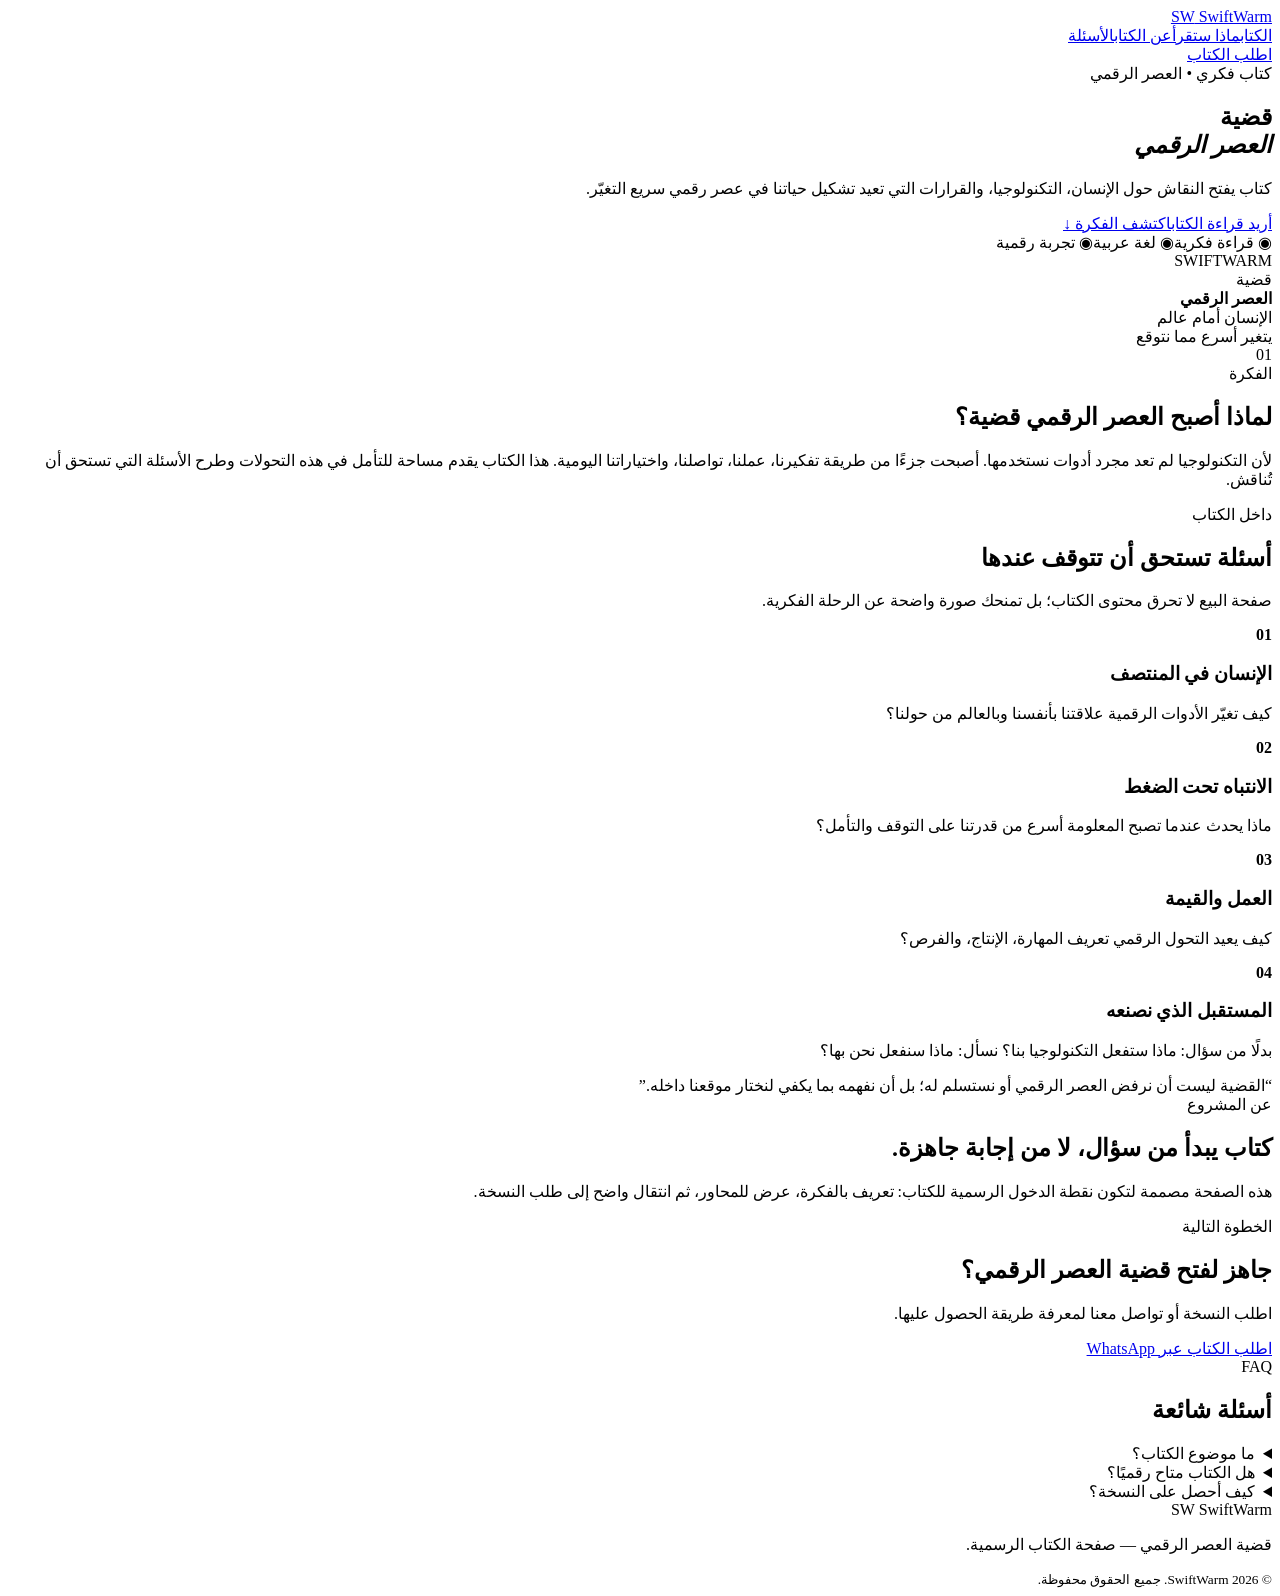
==== commit 2eb950ea: "Rebuild project around the book: قضية العصر الرقمي" ====
--- a/index.html
+++ b/index.html
@@ -1,45 +1,76 @@
-<!DOCTYPE html>
+<!doctype html>
 <html lang="ar" dir="rtl">
 <head>
-<meta charset="UTF-8">
-<meta name="viewport" content="width=device-width, initial-scale=1.0">
-<meta name="description" content="SwiftWarm Media — محتوى فيديو، كتالوج أعمال، وإعلانات ممولة احترافية لشركات المقاولات والتشطيب.">
-<meta name="theme-color" content="#0B1628">
-<title>SwiftWarm Media | Construction Marketing Pro</title>
-<link rel="preconnect" href="https://fonts.googleapis.com">
-<link rel="preconnect" href="https://fonts.gstatic.com" crossorigin>
-<link href="https://fonts.googleapis.com/css2?family=Cairo:wght@600;700;800&family=Tajawal:wght@400;500;700&display=swap" rel="stylesheet">
-<style>
-:root{--bg:#0B1628;--panel:#10203A;--panel2:#15294A;--cream:#EDE9DD;--dim:#9FB0C8;--ink:#0B1628;--gold:#D4AF6A;--gold2:#E8C77E;--line:rgba(212,175,106,.18);--good:#8FBF7A}
-*{box-sizing:border-box;margin:0;padding:0}html{scroll-behavior:smooth}body{background:radial-gradient(1200px 500px at 20% -10%,rgba(212,175,106,.08),transparent),radial-gradient(900px 500px at 100% 0%,rgba(212,175,106,.05),transparent),var(--bg);color:var(--cream);font-family:Tajawal,sans-serif;line-height:1.7;-webkit-font-smoothing:antialiased}h1,h2,h3,.brand{font-family:Cairo,sans-serif}a{color:inherit}.wrap{max-width:960px;margin:auto;padding:0 24px}
-nav{position:sticky;top:0;z-index:50;background:rgba(11,22,40,.9);backdrop-filter:blur(10px);border-bottom:1px solid var(--line)}nav .wrap{display:flex;align-items:center;justify-content:space-between;height:66px}.brand{font-weight:800;font-size:1.1rem}.brand span{color:var(--gold2)}.brand-sub{font-size:.62rem;letter-spacing:.14em;color:var(--dim);text-transform:uppercase}.tag-badge{font-size:.72rem;background:var(--panel2);border:1px solid var(--line);padding:5px 12px;border-radius:999px;color:var(--dim)}
-.hero{padding:52px 0 60px}.banner{width:100%;min-height:210px;border-radius:10px;margin-bottom:34px;border:1px solid var(--line);box-shadow:0 20px 60px rgba(0,0,0,.45);display:flex;align-items:center;justify-content:center;gap:24px;position:relative;overflow:hidden;background:radial-gradient(circle at 75% 45%,rgba(212,175,106,.22),transparent 28%),linear-gradient(135deg,#091221,#15294A 55%,#0B1628)}.banner:before,.banner:after{content:"";position:absolute;border:1px solid rgba(212,175,106,.18);border-radius:50%}.banner:before{width:260px;height:260px;right:-50px;top:-90px}.banner:after{width:180px;height:180px;left:-55px;bottom:-80px}.banner-mark{font-family:Cairo,sans-serif;font-size:4.8rem;font-weight:800;color:var(--gold2);text-shadow:0 0 35px rgba(212,175,106,.2);z-index:1}.banner-copy{display:flex;flex-direction:column;gap:4px;position:relative;z-index:1}.banner-copy strong{font-family:Cairo,sans-serif;font-size:clamp(1.15rem,3vw,1.9rem);letter-spacing:.08em}.banner-copy span{font-size:.72rem;letter-spacing:.16em;color:var(--dim)}.banner-line{position:absolute;bottom:22px;left:12%;right:12%;height:1px;background:linear-gradient(90deg,transparent,var(--gold),transparent)}
-.eyebrow{font-size:.8rem;letter-spacing:.12em;color:var(--gold2);font-weight:700;margin-bottom:14px}.hero h1{font-size:clamp(1.9rem,4.4vw,2.7rem);font-weight:800;max-width:19ch;line-height:1.3}.lede{margin-top:16px;color:var(--dim);max-width:58ch;font-size:1.05rem}.sub-tag{margin-top:8px;font-size:.85rem;color:var(--dim)}.context-note{margin-top:22px;padding:14px 18px;background:var(--panel);border:1px solid var(--line);border-radius:6px;font-size:.88rem;color:var(--dim);max-width:62ch}.context-note b{color:var(--cream)}.cta-row{display:flex;gap:12px;flex-wrap:wrap;margin-top:22px}.proof-link,.btn-flame{display:inline-flex;align-items:center;justify-content:center;padding:12px 22px;background:linear-gradient(135deg,var(--gold2),var(--gold));color:var(--ink);font-weight:800;border-radius:5px;font-size:.92rem;text-decoration:none;transition:.15s;border:0;cursor:pointer}.proof-link:hover,.btn-flame:hover,.send-wa:hover{transform:translateY(-2px);box-shadow:0 10px 28px rgba(212,175,106,.25)}.ghost{background:transparent;color:var(--cream);border:1px solid var(--line)}
-section{padding:58px 0;border-top:1px solid var(--line)}section h2{font-size:1.5rem;margin-bottom:8px}section .sub{color:var(--dim);font-size:.95rem;margin-bottom:30px;max-width:58ch}.process{display:grid;grid-template-columns:repeat(4,1fr);gap:16px}.step{background:var(--panel);border:1px solid var(--line);border-radius:8px;padding:22px 18px}.num{font-family:Cairo;font-weight:800;font-size:1.6rem;color:var(--gold);opacity:.55}.step h3{font-size:.98rem;margin-top:10px}.step p{font-size:.82rem;color:var(--dim);margin-top:6px}
-.catalog{display:grid;gap:1px;background:var(--line);border:1px solid var(--line);border-radius:8px;overflow:hidden}.catalog-row{background:var(--panel);padding:18px 20px;display:grid;grid-template-columns:auto 1.6fr 1.6fr 1fr 1fr;gap:14px;align-items:center;font-size:.9rem}.catalog-row.head{background:var(--panel2);font-weight:700;color:var(--gold2);font-size:.78rem}.icon{width:34px;height:34px;border-radius:8px;background:rgba(212,175,106,.1);display:flex;align-items:center;justify-content:center}.name{font-weight:700}.angle{color:var(--dim);font-size:.85rem}.price{font-weight:700;color:var(--gold2)}
-.calc-box{background:var(--panel);border:1px solid var(--line);border-radius:10px;padding:28px}.tabs{display:flex;gap:8px;margin-bottom:24px}.tab{padding:10px 20px;border-radius:999px;border:1px solid var(--line);font-size:.88rem;font-weight:700;cursor:pointer;background:transparent;color:var(--dim);font-family:Tajawal}.tab.active{background:linear-gradient(135deg,var(--gold2),var(--gold));color:var(--ink);border-color:transparent}.calc-list{display:flex;flex-direction:column;gap:12px}.calc-item{display:flex;align-items:center;justify-content:space-between;padding:14px 16px;background:var(--panel2);border:1px solid var(--line);border-radius:6px;cursor:pointer}.calc-item.checked{border-color:var(--gold);background:rgba(212,175,106,.07)}.left{display:flex;align-items:center;gap:12px}.checkbox{width:21px;height:21px;border:2px solid var(--dim);border-radius:5px;display:flex;align-items:center;justify-content:center;font-size:.8rem}.calc-item.checked .checkbox{background:var(--gold);border-color:var(--gold);color:var(--ink);font-weight:800}.item-name{font-weight:700;font-size:.94rem}.item-desc{font-size:.8rem;color:var(--dim);margin-top:2px}.item-price{font-weight:700;color:var(--gold2);white-space:nowrap}.calc-total{margin-top:24px;padding-top:20px;border-top:1px dashed var(--line);display:flex;align-items:baseline;justify-content:space-between}.label{color:var(--dim);font-size:.9rem}.value{font-size:2rem;font-weight:800;color:var(--gold)}.bundle-note{margin-top:12px;font-size:.82rem;color:var(--good);display:none}.bundle-note.show{display:block}.send-wa{margin-top:20px;width:100%;padding:14px;border-radius:6px;background:linear-gradient(135deg,var(--gold2),var(--gold));color:var(--ink);font-weight:800;font-size:.95rem;cursor:pointer;font-family:Tajawal;border:0}.send-wa:disabled{opacity:.4;cursor:not-allowed;transform:none;box-shadow:none}
-.ad-grid{display:grid;grid-template-columns:1fr 1fr;gap:18px;margin-bottom:24px}.field label{display:block;font-size:.82rem;color:var(--dim);margin-bottom:8px}.field input{width:100%;background:var(--panel2);border:1px solid var(--line);color:var(--cream);padding:12px 14px;border-radius:6px;font-family:Tajawal;font-size:.95rem}.field input:focus{outline:none;border-color:var(--gold)}.ad-results{display:grid;grid-template-columns:repeat(3,1fr);gap:1px;background:var(--line);border:1px solid var(--line);border-radius:8px;overflow:hidden}.ad-result{background:var(--panel2);padding:20px;text-align:center}.ad-result .num{font-size:1.6rem;font-weight:800;color:var(--gold2)}.ad-result .lab{font-size:.78rem;color:var(--dim);margin-top:4px}.disclaimer{margin-top:16px;font-size:.78rem;color:var(--dim);background:var(--panel2);border:1px solid var(--line);border-radius:6px;padding:12px 14px}
-.contact{text-align:center;padding:70px 0}.contact h2{font-size:1.8rem}.contact p{color:var(--dim);margin-top:10px}.btn-flame{margin-top:24px}footer{padding:34px 0 60px;text-align:center;color:var(--dim);font-size:.82rem;border-top:1px solid var(--line)}footer a{color:var(--gold2);text-decoration:none}.fab{position:fixed;bottom:22px;left:22px;z-index:60;width:56px;height:56px;border-radius:50%;background:linear-gradient(135deg,var(--gold2),var(--gold));color:var(--ink);display:flex;align-items:center;justify-content:center;box-shadow:0 10px 28px rgba(0,0,0,.4);font-size:1.5rem;font-weight:800;text-decoration:none}
-@media(max-width:760px){.process{grid-template-columns:1fr 1fr}}@media(max-width:680px){.catalog-row{grid-template-columns:auto 1fr;grid-template-areas:"icon name" ". angle" ". prices";row-gap:4px}.catalog-row .icon{grid-area:icon}.catalog-row .name{grid-area:name}.catalog-row .angle{grid-area:angle}.catalog-row.head{display:none}.catalog-row .price{grid-column:2;font-size:.85rem}.catalog-row .price:before{content:"السعر: ";color:var(--dim);font-weight:400}}@media(max-width:640px){.ad-grid,.ad-results{grid-template-columns:1fr}}@media(max-width:560px){.tag-badge{display:none}.banner{min-height:160px;gap:12px}.banner-mark{font-size:3.2rem}.banner-copy strong{font-size:1rem}.banner-copy span{font-size:.58rem}.wrap{padding:0 18px}}
-</style>
+<meta charset="utf-8">
+<meta name="viewport" content="width=device-width,initial-scale=1">
+<meta name="theme-color" content="#0b1020">
+<meta name="description" content="قضية العصر الرقمي — صفحة الكتاب الرسمية للتعريف بالكتاب وطلب النسخة.">
+<title>قضية العصر الرقمي | SwiftWarm</title>
+<link rel="stylesheet" href="styles.css">
+<link rel="manifest" href="manifest.webmanifest">
 </head>
 <body>
-<nav><div class="wrap"><div style="display:flex;align-items:center;gap:10px"><svg width="26" height="34" viewBox="0 0 40 56" fill="none" aria-hidden="true"><path d="M20 2C20 2 8 16 8 30C8 41 13.4 50 20 50C26.6 50 32 41 32 30C32 16 20 2 20 2Z" fill="#E8C77E"/><path d="M20 18C20 18 15 26 15 33C15 39 17.2 44 20 44C22.8 44 25 39 25 33C25 26 20 18 20 18Z" fill="#0B1628" opacity=".35"/></svg><div><div class="brand">Swift<span>Warm</span> Media</div><div class="brand-sub">Ideas · Content · Impact</div></div></div><div class="tag-badge">Construction Marketing Pro</div></div></nav>
-<header class="hero"><div class="wrap"><div class="banner"><div class="banner-mark">SW</div><div class="banner-copy"><strong>SWIFTWARM MEDIA</strong><span>CONSTRUCTION MARKETING PRO</span></div><div class="banner-line"></div></div><div class="eyebrow">Construction Marketing Pro</div><h1>حضور رقمي احترافي لشركات المقاولات والتشطيب</h1><p class="lede">محتوى فيديو، كتالوج أعمال، وإعلانات ممولة — مصممة عشان تعرض شغلك بشكل احترافي وتحوّل الاهتمام لطلبات فعلية.</p><p class="sub-tag">مش بنبيع بوستات. بنبني حضور يساعدك تبيع.</p><div class="context-note"><b>مهم:</b> الأسعار أدناه أسعار بداية، وقابلة للتعديل حسب حجم المشروع ونطاق التنفيذ.</div><div class="cta-row"><a class="proof-link" href="#package-calc">احسب الباقة الآن ↓</a><a class="proof-link ghost" href="#catalog">شوف الخدمات والأسعار</a></div></div></header>
-<section><div class="wrap"><h2>من الشغل لصفقة</h2><p class="sub">مسار بسيط يخلي العميل يشوف القيمة قبل ما يسأل عن السعر.</p><div class="process"><div class="step"><div class="num">01</div><h3>اعرض الشغل</h3><p>فيديوهات قبل/بعد تبرز الفرق الحقيقي.</p></div><div class="step"><div class="num">02</div><h3>نظّم أعمالك</h3><p>كتالوج مصوّر يسهّل على العميل الاختيار.</p></div><div class="step"><div class="num">03</div><h3>وصل للعميل</h3><p>إعلان موجّه للناس المهتمة بالخدمة.</p></div><div class="step"><div class="num">04</div><h3>حوّل الاهتمام</h3><p>رسالة واضحة وCTA تقرّب العميل من التواصل.</p></div></div></div></section>
-<section id="catalog"><div class="wrap"><h2>الخدمات والأسعار</h2><p class="sub">كل خدمة مبنية على منظور تسويقي واضح، مش مجرد قائمة أسعار.</p><div class="catalog"><div class="catalog-row head"><div></div><div>الخدمة</div><div>المنظور التسويقي</div><div>أسبوعي</div><div>شهري</div></div><div class="catalog-row"><div class="icon">🎬</div><div class="name">فيديو مشروع (قبل/بعد)</div><div class="angle">إثبات فوري يبني ثقة أقوى من أي كلام تسويقي</div><div class="price">400 ج</div><div class="price">—</div></div><div class="catalog-row"><div class="icon">📹</div><div class="name">باقة 4 فيديوهات شهريًا</div><div class="angle">حضور منتظم بدل نشر عشوائي</div><div class="price">—</div><div class="price">1800 ج</div></div><div class="catalog-row"><div class="icon">📁</div><div class="name">كتالوج أعمال مصوّر</div><div class="angle">أداة بيع تُرسل مباشرة للعميل المحتمل</div><div class="price">—</div><div class="price">1200 ج</div></div><div class="catalog-row"><div class="icon">📣</div><div class="name">تصميم إعلان + تشغيله</div><div class="angle">يستهدف ناس بتدوّر فعليًا على تشطيب دلوقتي</div><div class="price">600 ج</div><div class="price">2200 ج</div></div></div></div></section>
-<section id="package-calc"><div class="wrap"><h2>الحاسبة الاحترافية للباقة</h2><p class="sub">اختار الخدمات المطلوبة، والسعر يتحدث لحظيًا. ابعت العرض مباشرة على واتساب بضغطة واحدة.</p><div class="calc-box"><div class="tabs"><button class="tab active" id="tab-weekly" onclick="switchTab('weekly')">أسبوعي</button><button class="tab" id="tab-monthly" onclick="switchTab('monthly')">شهري</button></div><div class="calc-list" id="list-weekly"><div class="calc-item" data-price="400" data-name="فيديو مشروع (قبل/بعد)" onclick="toggleItem(this)"><div class="left"><div class="checkbox">✓</div><div><div class="item-name">فيديو مشروع (قبل/بعد)</div><div class="item-desc">فيديو واحد قصير جاهز للنشر</div></div></div><div class="item-price">400 ج</div></div><div class="calc-item" data-price="600" data-name="تصميم إعلان + تشغيله" onclick="toggleItem(this)"><div class="left"><div class="checkbox">✓</div><div><div class="item-name">تصميم إعلان + تشغيله</div><div class="item-desc">تصميم واحد + إدارة الحملة (ميزانية الإعلان منفصلة)</div></div></div><div class="item-price">600 ج</div></div></div><div class="calc-list" id="list-monthly" style="display:none"><div class="calc-item" data-price="1800" data-name="باقة 4 فيديوهات مشاريع" onclick="toggleItem(this)"><div class="left"><div class="checkbox">✓</div><div><div class="item-name">باقة 4 فيديوهات مشاريع</div><div class="item-desc">تغطية شهرية كاملة لأعمال الشركة</div></div></div><div class="item-price">1800 ج</div></div><div class="calc-item" data-price="1200" data-name="كتالوج أعمال مصوّر" onclick="toggleItem(this)"><div class="left"><div class="checkbox">✓</div><div><div class="item-name">كتالوج أعمال مصوّر</div><div class="item-desc">تحديث شهري لملف الأعمال</div></div></div><div class="item-price">1200 ج</div></div><div class="calc-item" data-price="2200" data-name="تصميم إعلان + تشغيله" onclick="toggleItem(this)"><div class="left"><div class="checkbox">✓</div><div><div class="item-name">تصميم إعلان + تشغيله</div><div class="item-desc">إدارة إعلان شهرية كاملة (ميزانية الإعلان منفصلة)</div></div></div><div class="item-price">2200 ج</div></div></div><div class="calc-total"><div class="label">الإجمالي</div><div class="value" id="calc-total-value">0 جنيه</div></div><div class="bundle-note" id="bundle-note">✓ الباقة الكاملة مفعّلة — سعر الباقة 4000 ج بدل 5200 ج</div><button class="send-wa" id="send-wa-btn" disabled onclick="sendToWhatsApp()">ابعت العرض ده على واتساب ↗</button></div></div></section>
-<section id="ad-calc"><div class="wrap"><h2>الحاسبة التسويقية للإعلان</h2><p class="sub">تقدير تقريبي لأداء الإعلان بناءً على ميزانية العميل — أداة تخطيط، مش أرقام مضمونة.</p><div class="calc-box"><div class="ad-grid"><div class="field"><label for="ad-budget">الميزانية الشهرية للإعلان (جنيه)</label><input type="number" id="ad-budget" value="1000" min="0" step="100" oninput="calcAds()"></div><div class="field"><label for="ad-cpm">تكلفة تقديرية لكل 1000 ظهور — CPM (جنيه)</label><input type="number" id="ad-cpm" value="80" min="1" step="1" oninput="calcAds()"></div><div class="field"><label for="ad-ctr">نسبة نقر تقديرية — CTR (%)</label><input type="number" id="ad-ctr" value="1.5" min="0" step="0.1" oninput="calcAds()"></div><div class="field"><label for="ad-conv">نسبة تحويل تقديرية للعملاء المحتملين (%)</label><input type="number" id="ad-conv" value="5" min="0" step="0.5" oninput="calcAds()"></div></div><div class="ad-results"><div class="ad-result"><div class="num" id="res-impressions">0</div><div class="lab">ظهور تقديري</div></div><div class="ad-result"><div class="num" id="res-clicks">0</div><div class="lab">نقرة تقديرية</div></div><div class="ad-result"><div class="num" id="res-leads">0</div><div class="lab">عميل محتمل تقديري</div></div></div><div class="disclaimer">الأرقام دي تقديرية بالكامل ومبنية على افتراضات قابلة للتعديل، مش بيانات فعلية من حساب إعلانات. استخدمها كأداة تقريبية، وعدّلها حسب الأداء الفعلي.</div></div></div></section>
-<section class="contact"><div class="wrap"><h2>جاهز تحول العرض ده لصفقة؟</h2><p>استخدم الحاسبة فوق وانت على المكالمة مع العميل، وابعتله السعر النهائي على طول.</p><a class="btn-flame" href="https://wa.me/201118059241" target="_blank" rel="noopener">تواصل واتساب SwiftWarm Media</a></div></section>
-<footer><div class="wrap">SwiftWarm Media — Construction Marketing Pro<br><a href="https://www.facebook.com/swiftwarmdesign" target="_blank" rel="noopener">Swift Design</a> · <a href="https://www.facebook.com/VAG2025parts" target="_blank" rel="noopener">VAGparts (نموذج شغل)</a> · <a href="https://wa.me/201118059241" target="_blank" rel="noopener">01118059241</a></div></footer>
-<a class="fab" href="https://wa.me/201118059241" target="_blank" rel="noopener" aria-label="واتساب">✆</a>
-<script>
-function switchTab(tab){document.getElementById('tab-weekly').classList.toggle('active',tab==='weekly');document.getElementById('tab-monthly').classList.toggle('active',tab==='monthly');document.getElementById('list-weekly').style.display=tab==='weekly'?'flex':'none';document.getElementById('list-monthly').style.display=tab==='monthly'?'flex':'none';document.querySelectorAll('.calc-item.checked').forEach(function(x){x.classList.remove('checked')});updateTotal()}
-function toggleItem(el){el.classList.toggle('checked');updateTotal()}
-function getActiveListId(){return document.getElementById('tab-monthly').classList.contains('active')?'list-monthly':'list-weekly'}
-function updateTotal(){var list=document.getElementById(getActiveListId());var items=list.querySelectorAll('.calc-item.checked');var total=0;items.forEach(function(i){total+=Number(i.dataset.price)||0});if(list.id==='list-monthly'&&items.length===3){total=4000;document.getElementById('bundle-note').classList.add('show')}else{document.getElementById('bundle-note').classList.remove('show')}document.getElementById('calc-total-value').textContent=total.toLocaleString('en-US')+' جنيه';document.getElementById('send-wa-btn').disabled=items.length===0}
-function sendToWhatsApp(){var list=document.getElementById(getActiveListId());var items=list.querySelectorAll('.calc-item.checked');if(!items.length)return;var period=list.id==='list-monthly'?'شهري':'أسبوعي';var total=0,lines=[];items.forEach(function(i){var price=Number(i.dataset.price)||0;total+=price;lines.push('- '+i.dataset.name+' ('+price.toLocaleString('en-US')+' ج)')});if(period==='شهري'&&items.length===3)total=4000;var msg='السلام عليكم، حابب أطلب الباقة دي من SwiftWarm Media ('+period+'):\n'+lines.join('\n')+'\nالإجمالي: '+total.toLocaleString('en-US')+' جنيه';window.open('https://wa.me/201118059241?text='+encodeURIComponent(msg),'_blank','noopener')}
-function calcAds(){var budget=Math.max(0,Number(document.getElementById('ad-budget').value)||0),cpm=Math.max(1,Number(document.getElementById('ad-cpm').value)||1),ctr=Math.max(0,Number(document.getElementById('ad-ctr').value)||0),conv=Math.max(0,Number(document.getElementById('ad-conv').value)||0);var impressions=budget/cpm*1000,clicks=impressions*ctr/100,leads=clicks*conv/100;document.getElementById('res-impressions').textContent=Math.round(impressions).toLocaleString('en-US');document.getElementById('res-clicks').textContent=Math.round(clicks).toLocaleString('en-US');document.getElementById('res-leads').textContent=Math.round(leads).toLocaleString('en-US')}
-calcAds();
-</script>
-</body></html>+<header class="nav">
+  <a class="brand" href="#top"><span>SW</span> SwiftWarm</a>
+  <nav><a href="#book">الكتاب</a><a href="#chapters">ماذا ستقرأ</a><a href="#about">عن الكتاب</a><a href="#faq">الأسئلة</a></nav>
+  <a class="btn small" href="#order">اطلب الكتاب</a>
+</header>
+
+<main id="top">
+<section class="hero">
+  <div class="hero-copy">
+    <div class="eyebrow">كتاب فكري • العصر الرقمي</div>
+    <h1>قضية<br><em>العصر الرقمي</em></h1>
+    <p class="lead">كتاب يفتح النقاش حول الإنسان، التكنولوجيا، والقرارات التي تعيد تشكيل حياتنا في عصر رقمي سريع التغيّر.</p>
+    <div class="actions"><a class="btn" href="#order">أريد قراءة الكتاب</a><a class="ghost" href="#book">اكتشف الفكرة ↓</a></div>
+    <div class="trust"><span>◉ قراءة فكرية</span><span>◉ لغة عربية</span><span>◉ تجربة رقمية</span></div>
+  </div>
+  <div class="book-stage" aria-label="غلاف رمزي لكتاب قضية العصر الرقمي">
+    <div class="glow"></div><div class="book">
+      <div class="cover-top">SWIFTWARM</div>
+      <div class="cover-title">قضية<br><b>العصر الرقمي</b></div>
+      <div class="cover-line"></div>
+      <div class="cover-sub">الإنسان أمام عالم<br>يتغير أسرع مما نتوقع</div>
+      <div class="cover-mark">01</div>
+    </div>
+  </div>
+</section>
+
+<section id="book" class="section intro">
+  <div><div class="eyebrow">الفكرة</div><h2>لماذا أصبح العصر الرقمي <span>قضية؟</span></h2></div>
+  <p>لأن التكنولوجيا لم تعد مجرد أدوات نستخدمها. أصبحت جزءًا من طريقة تفكيرنا، عملنا، تواصلنا، واختياراتنا اليومية. هذا الكتاب يقدم مساحة للتأمل في هذه التحولات وطرح الأسئلة التي تستحق أن تُناقش.</p>
+</section>
+
+<section id="chapters" class="section">
+  <div class="section-head"><div><div class="eyebrow">داخل الكتاب</div><h2>أسئلة تستحق أن تتوقف عندها</h2></div><p>صفحة البيع لا تحرق محتوى الكتاب؛ بل تمنحك صورة واضحة عن الرحلة الفكرية.</p></div>
+  <div class="grid">
+    <article><b>01</b><h3>الإنسان في المنتصف</h3><p>كيف تغيّر الأدوات الرقمية علاقتنا بأنفسنا وبالعالم من حولنا؟</p></article>
+    <article><b>02</b><h3>الانتباه تحت الضغط</h3><p>ماذا يحدث عندما تصبح المعلومة أسرع من قدرتنا على التوقف والتأمل؟</p></article>
+    <article><b>03</b><h3>العمل والقيمة</h3><p>كيف يعيد التحول الرقمي تعريف المهارة، الإنتاج، والفرص؟</p></article>
+    <article><b>04</b><h3>المستقبل الذي نصنعه</h3><p>بدلًا من سؤال: ماذا ستفعل التكنولوجيا بنا؟ نسأل: ماذا سنفعل نحن بها؟</p></article>
+  </div>
+</section>
+
+<section id="about" class="section manifesto">
+  <div class="quote">“<span>القضية ليست أن نرفض العصر الرقمي أو نستسلم له؛ بل أن نفهمه بما يكفي لنختار موقعنا داخله.</span>”</div>
+  <div class="manifesto-copy"><div class="eyebrow">عن المشروع</div><h2>كتاب يبدأ من سؤال، لا من إجابة جاهزة.</h2><p>هذه الصفحة مصممة لتكون نقطة الدخول الرسمية للكتاب: تعريف بالفكرة، عرض للمحاور، ثم انتقال واضح إلى طلب النسخة.</p></div>
+</section>
+
+<section id="order" class="section order">
+  <div class="order-card">
+    <div><div class="eyebrow">الخطوة التالية</div><h2>جاهز لفتح قضية العصر الرقمي؟</h2><p>اطلب النسخة أو تواصل معنا لمعرفة طريقة الحصول عليها.</p></div>
+    <a class="btn" href="https://wa.me/201118059241?text=مرحبًا، أريد معرفة تفاصيل كتاب قضية العصر الرقمي وطرق الحصول عليه." target="_blank" rel="noopener">اطلب الكتاب عبر WhatsApp</a>
+  </div>
+</section>
+
+<section id="faq" class="section faq">
+  <div class="eyebrow">FAQ</div><h2>أسئلة شائعة</h2>
+  <details><summary>ما موضوع الكتاب؟</summary><p>يتناول العلاقة بين الإنسان والتحول الرقمي والأسئلة التي يفرضها هذا التحول على حياتنا وعملنا ومستقبلنا.</p></details>
+  <details><summary>هل الكتاب متاح رقميًا؟</summary><p>تحدد طريقة الإتاحة وفق النسخة المتوفرة. تواصل معنا لمعرفة الخيارات الحالية.</p></details>
+  <details><summary>كيف أحصل على النسخة؟</summary><p>استخدم زر الطلب في هذه الصفحة للتواصل ومعرفة السعر وطريقة التسليم قبل إتمام الشراء.</p></details>
+</section>
+</main>
+
+<footer><div class="brand"><span>SW</span> SwiftWarm</div><p>قضية العصر الرقمي — صفحة الكتاب الرسمية.</p><small>© 2026 SwiftWarm. جميع الحقوق محفوظة.</small></footer>
+</body>
+</html>
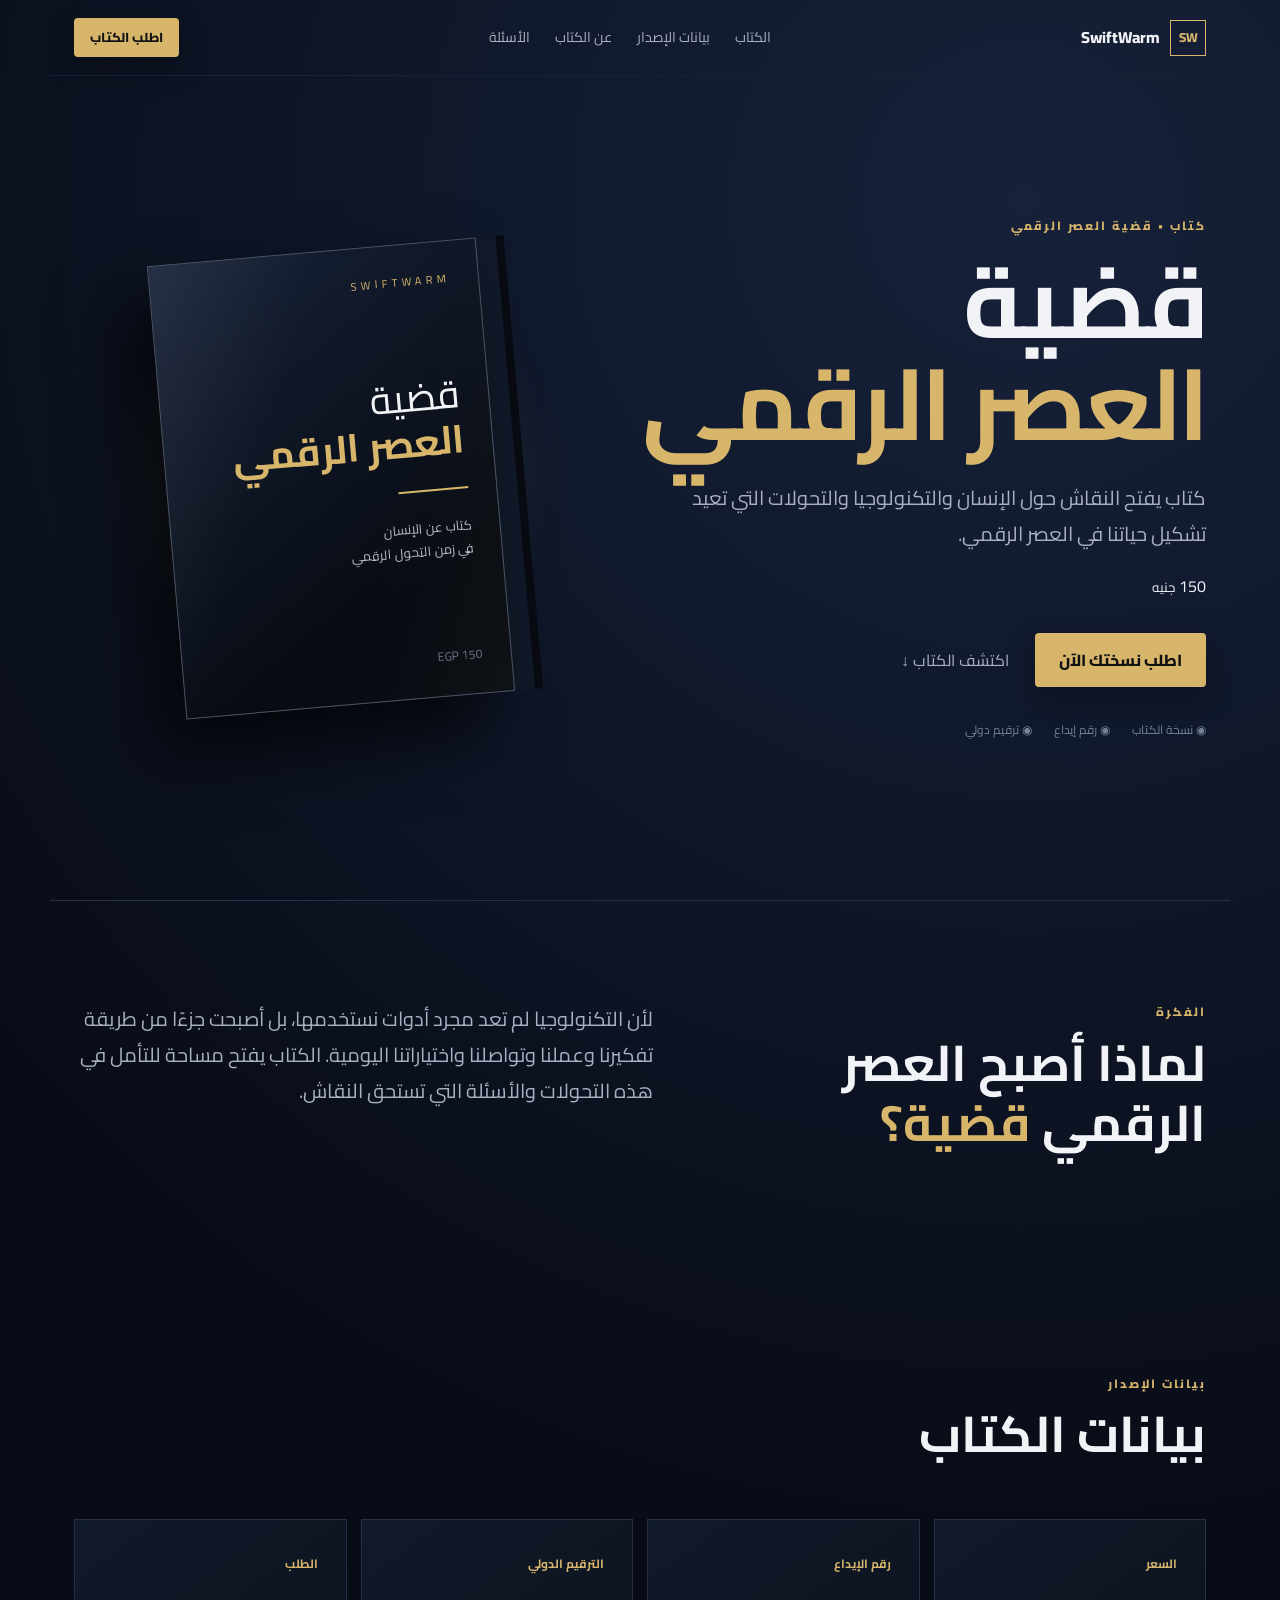
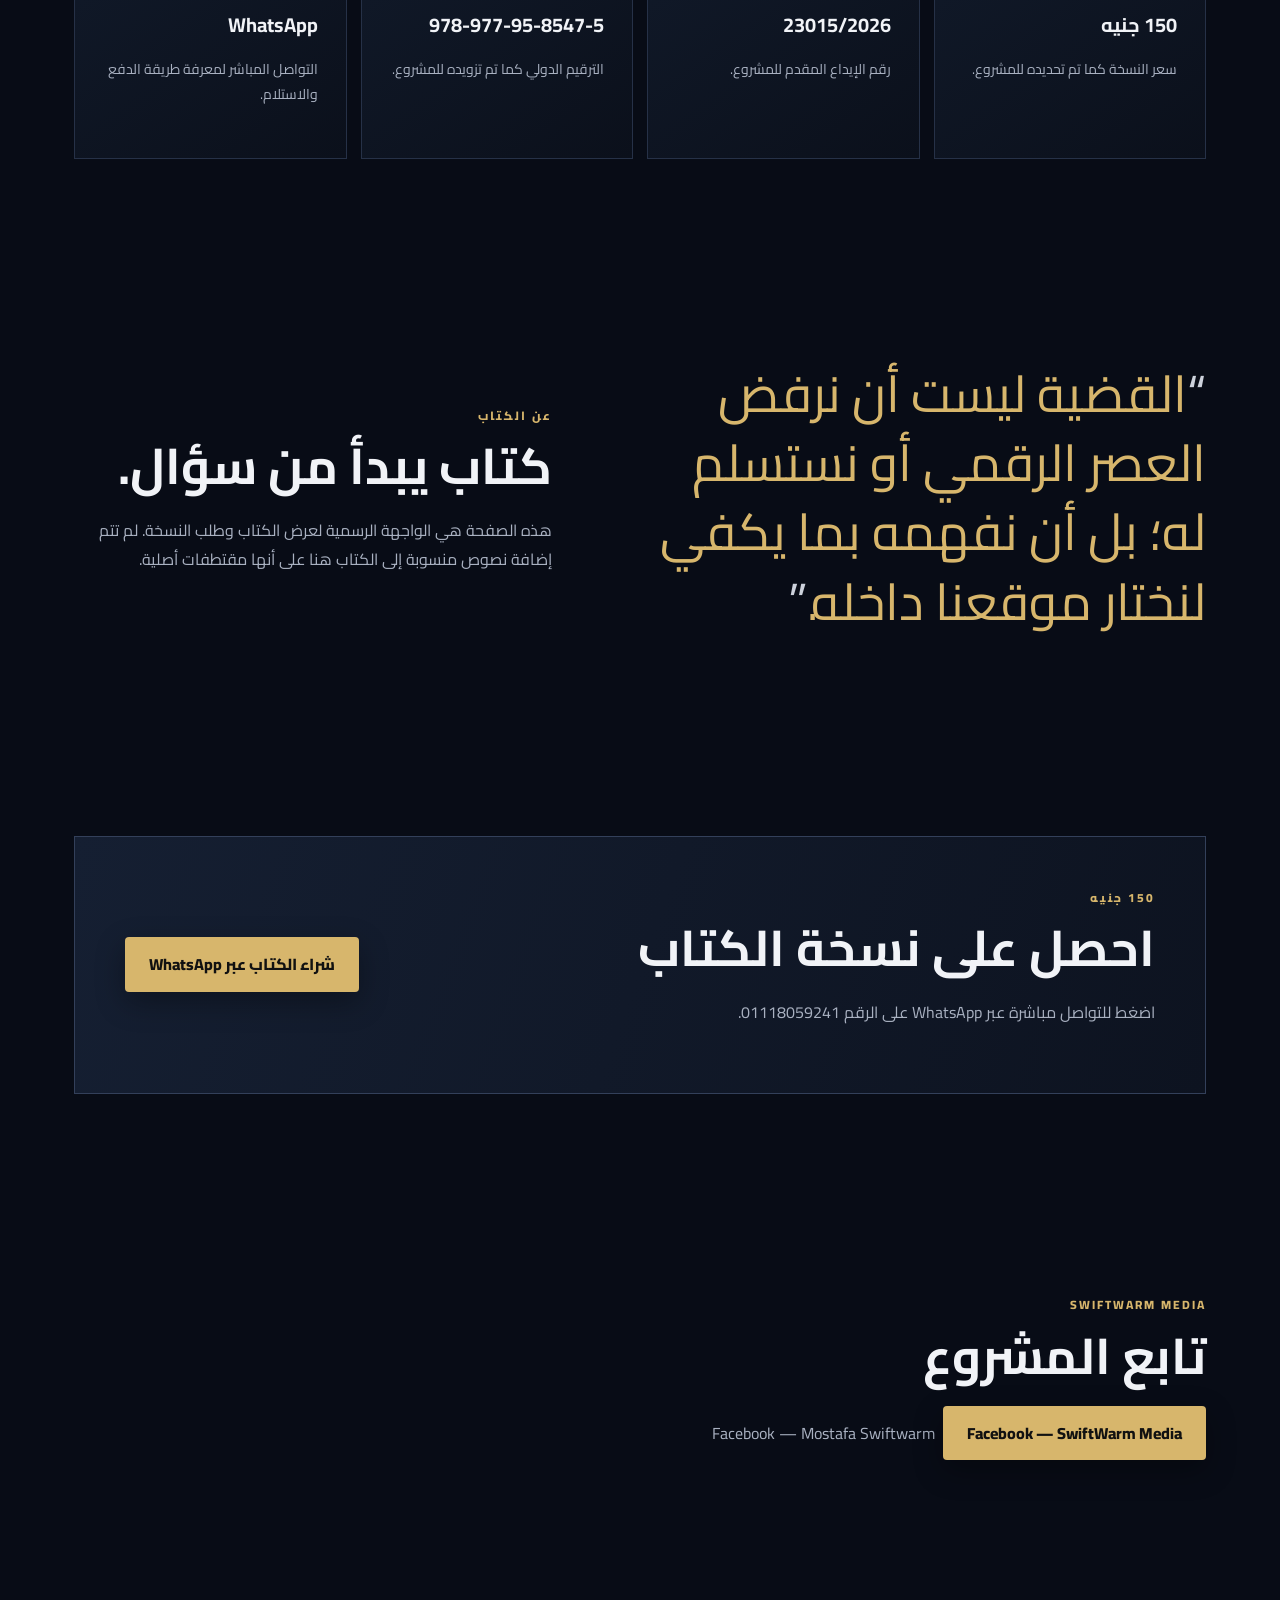
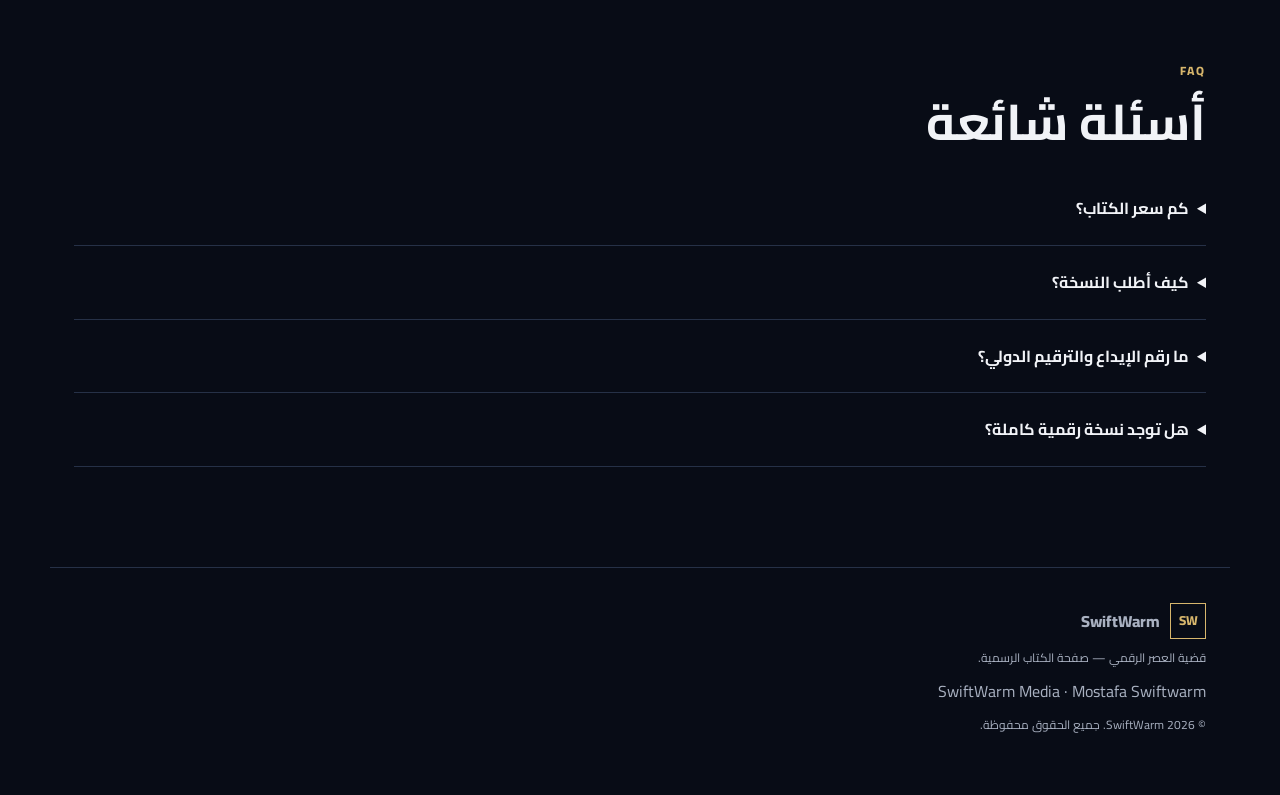
==== commit 94665504: "Add book price, order WhatsApp and official social links" ====
--- a/index.html
+++ b/index.html
@@ -1,76 +1,43 @@
 <!doctype html>
 <html lang="ar" dir="rtl">
 <head>
-<meta charset="utf-8">
-<meta name="viewport" content="width=device-width,initial-scale=1">
+<meta charset="utf-8"><meta name="viewport" content="width=device-width,initial-scale=1">
 <meta name="theme-color" content="#0b1020">
-<meta name="description" content="قضية العصر الرقمي — صفحة الكتاب الرسمية للتعريف بالكتاب وطلب النسخة.">
-<title>قضية العصر الرقمي | SwiftWarm</title>
-<link rel="stylesheet" href="styles.css">
-<link rel="manifest" href="manifest.webmanifest">
+<meta name="description" content="قضية العصر الرقمي — الكتاب. السعر 150 جنيه. الطلب عبر WhatsApp.">
+<title>قضية العصر الرقمي | الكتاب الرسمي</title>
+<link rel="stylesheet" href="styles.css"><link rel="manifest" href="manifest.webmanifest">
 </head>
 <body>
-<header class="nav">
-  <a class="brand" href="#top"><span>SW</span> SwiftWarm</a>
-  <nav><a href="#book">الكتاب</a><a href="#chapters">ماذا ستقرأ</a><a href="#about">عن الكتاب</a><a href="#faq">الأسئلة</a></nav>
-  <a class="btn small" href="#order">اطلب الكتاب</a>
-</header>
-
+<header class="nav"><a class="brand" href="#top"><span>SW</span> SwiftWarm</a>
+<nav><a href="#book">الكتاب</a><a href="#details">بيانات الإصدار</a><a href="#about">عن الكتاب</a><a href="#faq">الأسئلة</a></nav>
+<a class="btn small" href="#order">اطلب الكتاب</a></header>
 <main id="top">
 <section class="hero">
-  <div class="hero-copy">
-    <div class="eyebrow">كتاب فكري • العصر الرقمي</div>
-    <h1>قضية<br><em>العصر الرقمي</em></h1>
-    <p class="lead">كتاب يفتح النقاش حول الإنسان، التكنولوجيا، والقرارات التي تعيد تشكيل حياتنا في عصر رقمي سريع التغيّر.</p>
-    <div class="actions"><a class="btn" href="#order">أريد قراءة الكتاب</a><a class="ghost" href="#book">اكتشف الفكرة ↓</a></div>
-    <div class="trust"><span>◉ قراءة فكرية</span><span>◉ لغة عربية</span><span>◉ تجربة رقمية</span></div>
-  </div>
-  <div class="book-stage" aria-label="غلاف رمزي لكتاب قضية العصر الرقمي">
-    <div class="glow"></div><div class="book">
-      <div class="cover-top">SWIFTWARM</div>
-      <div class="cover-title">قضية<br><b>العصر الرقمي</b></div>
-      <div class="cover-line"></div>
-      <div class="cover-sub">الإنسان أمام عالم<br>يتغير أسرع مما نتوقع</div>
-      <div class="cover-mark">01</div>
-    </div>
-  </div>
+<div class="hero-copy"><div class="eyebrow">كتاب • قضية العصر الرقمي</div>
+<h1>قضية<br><em>العصر الرقمي</em></h1>
+<p class="lead">كتاب يفتح النقاش حول الإنسان والتكنولوجيا والتحولات التي تعيد تشكيل حياتنا في العصر الرقمي.</p>
+<div class="price">150 <small>جنيه</small></div>
+<div class="actions"><a class="btn" href="#order">اطلب نسختك الآن</a><a class="ghost" href="#book">اكتشف الكتاب ↓</a></div>
+<div class="trust"><span>◉ نسخة الكتاب</span><span>◉ رقم إيداع</span><span>◉ ترقيم دولي</span></div></div>
+<div class="book-stage"><div class="glow"></div><div class="book"><div class="cover-top">SWIFTWARM</div><div class="cover-title">قضية<br><b>العصر الرقمي</b></div><div class="cover-line"></div><div class="cover-sub">كتاب عن الإنسان<br>في زمن التحول الرقمي</div><div class="cover-mark">150 EGP</div></div></div>
 </section>
-
-<section id="book" class="section intro">
-  <div><div class="eyebrow">الفكرة</div><h2>لماذا أصبح العصر الرقمي <span>قضية؟</span></h2></div>
-  <p>لأن التكنولوجيا لم تعد مجرد أدوات نستخدمها. أصبحت جزءًا من طريقة تفكيرنا، عملنا، تواصلنا، واختياراتنا اليومية. هذا الكتاب يقدم مساحة للتأمل في هذه التحولات وطرح الأسئلة التي تستحق أن تُناقش.</p>
-</section>
-
-<section id="chapters" class="section">
-  <div class="section-head"><div><div class="eyebrow">داخل الكتاب</div><h2>أسئلة تستحق أن تتوقف عندها</h2></div><p>صفحة البيع لا تحرق محتوى الكتاب؛ بل تمنحك صورة واضحة عن الرحلة الفكرية.</p></div>
-  <div class="grid">
-    <article><b>01</b><h3>الإنسان في المنتصف</h3><p>كيف تغيّر الأدوات الرقمية علاقتنا بأنفسنا وبالعالم من حولنا؟</p></article>
-    <article><b>02</b><h3>الانتباه تحت الضغط</h3><p>ماذا يحدث عندما تصبح المعلومة أسرع من قدرتنا على التوقف والتأمل؟</p></article>
-    <article><b>03</b><h3>العمل والقيمة</h3><p>كيف يعيد التحول الرقمي تعريف المهارة، الإنتاج، والفرص؟</p></article>
-    <article><b>04</b><h3>المستقبل الذي نصنعه</h3><p>بدلًا من سؤال: ماذا ستفعل التكنولوجيا بنا؟ نسأل: ماذا سنفعل نحن بها؟</p></article>
-  </div>
-</section>
-
-<section id="about" class="section manifesto">
-  <div class="quote">“<span>القضية ليست أن نرفض العصر الرقمي أو نستسلم له؛ بل أن نفهمه بما يكفي لنختار موقعنا داخله.</span>”</div>
-  <div class="manifesto-copy"><div class="eyebrow">عن المشروع</div><h2>كتاب يبدأ من سؤال، لا من إجابة جاهزة.</h2><p>هذه الصفحة مصممة لتكون نقطة الدخول الرسمية للكتاب: تعريف بالفكرة، عرض للمحاور، ثم انتقال واضح إلى طلب النسخة.</p></div>
-</section>
-
-<section id="order" class="section order">
-  <div class="order-card">
-    <div><div class="eyebrow">الخطوة التالية</div><h2>جاهز لفتح قضية العصر الرقمي؟</h2><p>اطلب النسخة أو تواصل معنا لمعرفة طريقة الحصول عليها.</p></div>
-    <a class="btn" href="https://wa.me/201118059241?text=مرحبًا، أريد معرفة تفاصيل كتاب قضية العصر الرقمي وطرق الحصول عليه." target="_blank" rel="noopener">اطلب الكتاب عبر WhatsApp</a>
-  </div>
-</section>
-
-<section id="faq" class="section faq">
-  <div class="eyebrow">FAQ</div><h2>أسئلة شائعة</h2>
-  <details><summary>ما موضوع الكتاب؟</summary><p>يتناول العلاقة بين الإنسان والتحول الرقمي والأسئلة التي يفرضها هذا التحول على حياتنا وعملنا ومستقبلنا.</p></details>
-  <details><summary>هل الكتاب متاح رقميًا؟</summary><p>تحدد طريقة الإتاحة وفق النسخة المتوفرة. تواصل معنا لمعرفة الخيارات الحالية.</p></details>
-  <details><summary>كيف أحصل على النسخة؟</summary><p>استخدم زر الطلب في هذه الصفحة للتواصل ومعرفة السعر وطريقة التسليم قبل إتمام الشراء.</p></details>
-</section>
-</main>
-
-<footer><div class="brand"><span>SW</span> SwiftWarm</div><p>قضية العصر الرقمي — صفحة الكتاب الرسمية.</p><small>© 2026 SwiftWarm. جميع الحقوق محفوظة.</small></footer>
-</body>
-</html>+<section id="book" class="section intro"><div><div class="eyebrow">الفكرة</div><h2>لماذا أصبح العصر الرقمي <span>قضية؟</span></h2></div>
+<p>لأن التكنولوجيا لم تعد مجرد أدوات نستخدمها، بل أصبحت جزءًا من طريقة تفكيرنا وعملنا وتواصلنا واختياراتنا اليومية. الكتاب يفتح مساحة للتأمل في هذه التحولات والأسئلة التي تستحق النقاش.</p></section>
+<section id="details" class="section"><div class="section-head"><div><div class="eyebrow">بيانات الإصدار</div><h2>بيانات الكتاب</h2></div></div>
+<div class="grid details-grid"><article><b>السعر</b><h3>150 جنيه</h3><p>سعر النسخة كما تم تحديده للمشروع.</p></article>
+<article><b>رقم الإيداع</b><h3>23015/2026</h3><p>رقم الإيداع المقدم للمشروع.</p></article>
+<article><b>الترقيم الدولي</b><h3>978-977-95-8547-5</h3><p>الترقيم الدولي كما تم تزويده للمشروع.</p></article>
+<article><b>الطلب</b><h3>WhatsApp</h3><p>التواصل المباشر لمعرفة طريقة الدفع والاستلام.</p></article></div></section>
+<section id="about" class="section manifesto"><div class="quote">“<span>القضية ليست أن نرفض العصر الرقمي أو نستسلم له؛ بل أن نفهمه بما يكفي لنختار موقعنا داخله.</span>”</div>
+<div class="manifesto-copy"><div class="eyebrow">عن الكتاب</div><h2>كتاب يبدأ من سؤال.</h2><p>هذه الصفحة هي الواجهة الرسمية لعرض الكتاب وطلب النسخة. لم تتم إضافة نصوص منسوبة إلى الكتاب هنا على أنها مقتطفات أصلية.</p></div></section>
+<section id="order" class="section order"><div class="order-card"><div><div class="eyebrow">150 جنيه</div><h2>احصل على نسخة الكتاب</h2><p>اضغط للتواصل مباشرة عبر WhatsApp على الرقم 01118059241.</p></div>
+<a class="btn" href="https://wa.me/201118059241?text=مرحبًا، أريد شراء كتاب قضية العصر الرقمي بسعر 150 جنيه. أرجو إرسال تفاصيل الدفع والاستلام." target="_blank" rel="noopener">شراء الكتاب عبر WhatsApp</a></div></section>
+<section class="section social"><div class="eyebrow">SwiftWarm Media</div><h2>تابع المشروع</h2><div class="social-links"><a class="btn" href="https://www.facebook.com/swiftwarmmedia/" target="_blank" rel="noopener">Facebook — SwiftWarm Media</a><a class="ghost" href="https://www.facebook.com/Mostafaswiftwarm" target="_blank" rel="noopener">Facebook — Mostafa Swiftwarm</a></div></section>
+<section id="faq" class="section faq"><div class="eyebrow">FAQ</div><h2>أسئلة شائعة</h2>
+<details><summary>كم سعر الكتاب؟</summary><p>150 جنيه.</p></details>
+<details><summary>كيف أطلب النسخة؟</summary><p>من خلال زر WhatsApp الموجود في الصفحة، وسيتم التواصل معك بخصوص الدفع والاستلام.</p></details>
+<details><summary>ما رقم الإيداع والترقيم الدولي؟</summary><p>رقم الإيداع: 23015/2026 — الترقيم الدولي: 978-977-95-8547-5.</p></details>
+<details><summary>هل توجد نسخة رقمية كاملة؟</summary><p>نعم، يمكن تجهيز نسخة رقمية مطابقة للنسخة الأصلية عند توفير ملف الكتاب الأصلي؛ لا يجوز إعادة بناء محتوى الكتاب من دون الأصل إذا كان المطلوب الحفاظ عليه حرفيًا.</p></details>
+</section></main>
+<footer><div class="brand"><span>SW</span> SwiftWarm</div><p>قضية العصر الرقمي — صفحة الكتاب الرسمية.</p><div><a href="https://www.facebook.com/swiftwarmmedia/" target="_blank" rel="noopener">SwiftWarm Media</a> · <a href="https://www.facebook.com/Mostafaswiftwarm" target="_blank" rel="noopener">Mostafa Swiftwarm</a></div><small>© 2026 SwiftWarm. جميع الحقوق محفوظة.</small></footer>
+</body></html>
--- a/styles.css
+++ b/styles.css
@@ -0,0 +1,3 @@
+@import url('https://fonts.googleapis.com/css2?family=Cairo:wght@400;600;700;800&display=swap');
+:root{--bg:#080c16;--panel:#101726;--text:#f1f3f7;--muted:#a9b1c1;--gold:#d7b66c;--line:#263147;--accent:#7a1e1e}
+*{box-sizing:border-box}html{scroll-behavior:smooth}body{margin:0;background:radial-gradient(circle at 80% 5%,#16213a 0,transparent 34%),var(--bg);color:var(--text);font-family:Cairo,Arial,sans-serif;line-height:1.8}a{color:inherit;text-decoration:none}.nav{height:76px;display:flex;align-items:center;justify-content:space-between;max-width:1180px;margin:auto;padding:0 24px;border-bottom:1px solid #182237}.brand{font-weight:800;display:flex;gap:10px;align-items:center}.brand span{display:grid;place-items:center;width:36px;height:36px;border:1px solid var(--gold);color:var(--gold);font-size:13px}.nav nav{display:flex;gap:25px;color:var(--muted);font-size:14px}.nav nav a:hover{color:var(--gold)}.btn{display:inline-flex;justify-content:center;align-items:center;background:var(--gold);color:#111;padding:13px 24px;border-radius:4px;font-weight:800;box-shadow:0 10px 30px #0005}.btn.small{padding:8px 16px;font-size:13px}.ghost{padding:12px 8px;color:var(--muted)}.hero{min-height:calc(100vh - 76px);max-width:1180px;margin:auto;padding:70px 24px 90px;display:grid;grid-template-columns:1.05fr .95fr;align-items:center;gap:50px}.eyebrow{color:var(--gold);font-size:12px;letter-spacing:2px;font-weight:800;text-transform:uppercase}.hero h1{font-size:clamp(54px,8vw,100px);line-height:1.02;margin:14px 0 25px;letter-spacing:-3px}.hero h1 em{font-style:normal;color:var(--gold)}.lead{font-size:20px;color:var(--muted);max-width:680px}.actions{display:flex;gap:18px;align-items:center;margin:32px 0}.trust{display:flex;gap:22px;color:#778197;font-size:12px}.book-stage{min-height:520px;display:grid;place-items:center;position:relative}.glow{position:absolute;width:380px;height:380px;border-radius:50%;background:#d7b66c12;filter:blur(25px)}.book{width:min(330px,75vw);height:455px;padding:28px;position:relative;display:flex;flex-direction:column;background:linear-gradient(145deg,#172238,#070b12 75%);border:1px solid #4b5362;box-shadow:-28px 35px 70px #000b,20px 0 0 #121a2a,28px 0 0 #080b12;transform:rotate(-5deg);overflow:hidden}.book:after{content:"";position:absolute;inset:0;background:linear-gradient(110deg,#fff1,transparent 35%,transparent 65%,#d7b66c0a)}.cover-top{font-size:11px;letter-spacing:4px;color:var(--gold)}.cover-title{margin-top:auto;font-size:39px;line-height:1.15}.cover-title b{color:var(--gold)}.cover-line{width:70px;height:2px;background:var(--gold);margin:25px 0}.cover-sub{font-size:13px;color:#b8bfca}.cover-mark{margin-top:auto;font-size:12px;color:#687387}.section{max-width:1180px;margin:auto;padding:100px 24px}.intro{display:grid;grid-template-columns:1fr 1.2fr;gap:70px;border-top:1px solid var(--line)}h2{font-size:clamp(30px,4vw,50px);line-height:1.2;margin:10px 0 20px}h2 span{color:var(--gold)}.intro p{font-size:20px;color:var(--muted);margin:0}.section-head{display:flex;justify-content:space-between;gap:50px;align-items:end;margin-bottom:35px}.section-head p{color:var(--muted);max-width:420px}.grid{display:grid;grid-template-columns:repeat(4,1fr);gap:14px}.grid article{background:linear-gradient(145deg,#111a2a,#0b101b);border:1px solid var(--line);padding:28px;min-height:240px}.grid b{color:var(--gold);font-size:12px}.grid h3{font-size:20px;margin:30px 0 10px}.grid p{color:var(--muted);font-size:14px}.manifesto{display:grid;grid-template-columns:1.2fr 1fr;gap:80px;align-items:center}.quote{font-size:clamp(30px,4vw,52px);line-height:1.35;color:#cdd2dc}.quote span{color:var(--gold)}.manifesto-copy p,.order p{color:var(--muted)}.order-card{background:linear-gradient(110deg,#151f32,#0d1320);border:1px solid #33405a;padding:50px;display:flex;align-items:center;justify-content:space-between;gap:30px}.faq details{border-bottom:1px solid var(--line);padding:22px 0}.faq summary{cursor:pointer;font-weight:700}.faq details p{color:var(--muted);max-width:750px}footer{border-top:1px solid var(--line);max-width:1180px;margin:auto;padding:35px 24px 60px;color:var(--muted);display:grid;gap:8px}footer p,footer small{margin:0;font-size:12px}@media(max-width:800px){.nav nav{display:none}.hero,.intro,.manifesto{grid-template-columns:1fr}.hero{padding-top:45px}.book-stage{min-height:440px}.section-head,.order-card{display:block}.grid{grid-template-columns:1fr 1fr}.order-card .btn{margin-top:25px;width:100%}}@media(max-width:500px){.grid{grid-template-columns:1fr}.hero h1{font-size:54px}.lead{font-size:17px}.trust{flex-wrap:wrap}.book{height:410px}.section{padding:70px 20px}}
